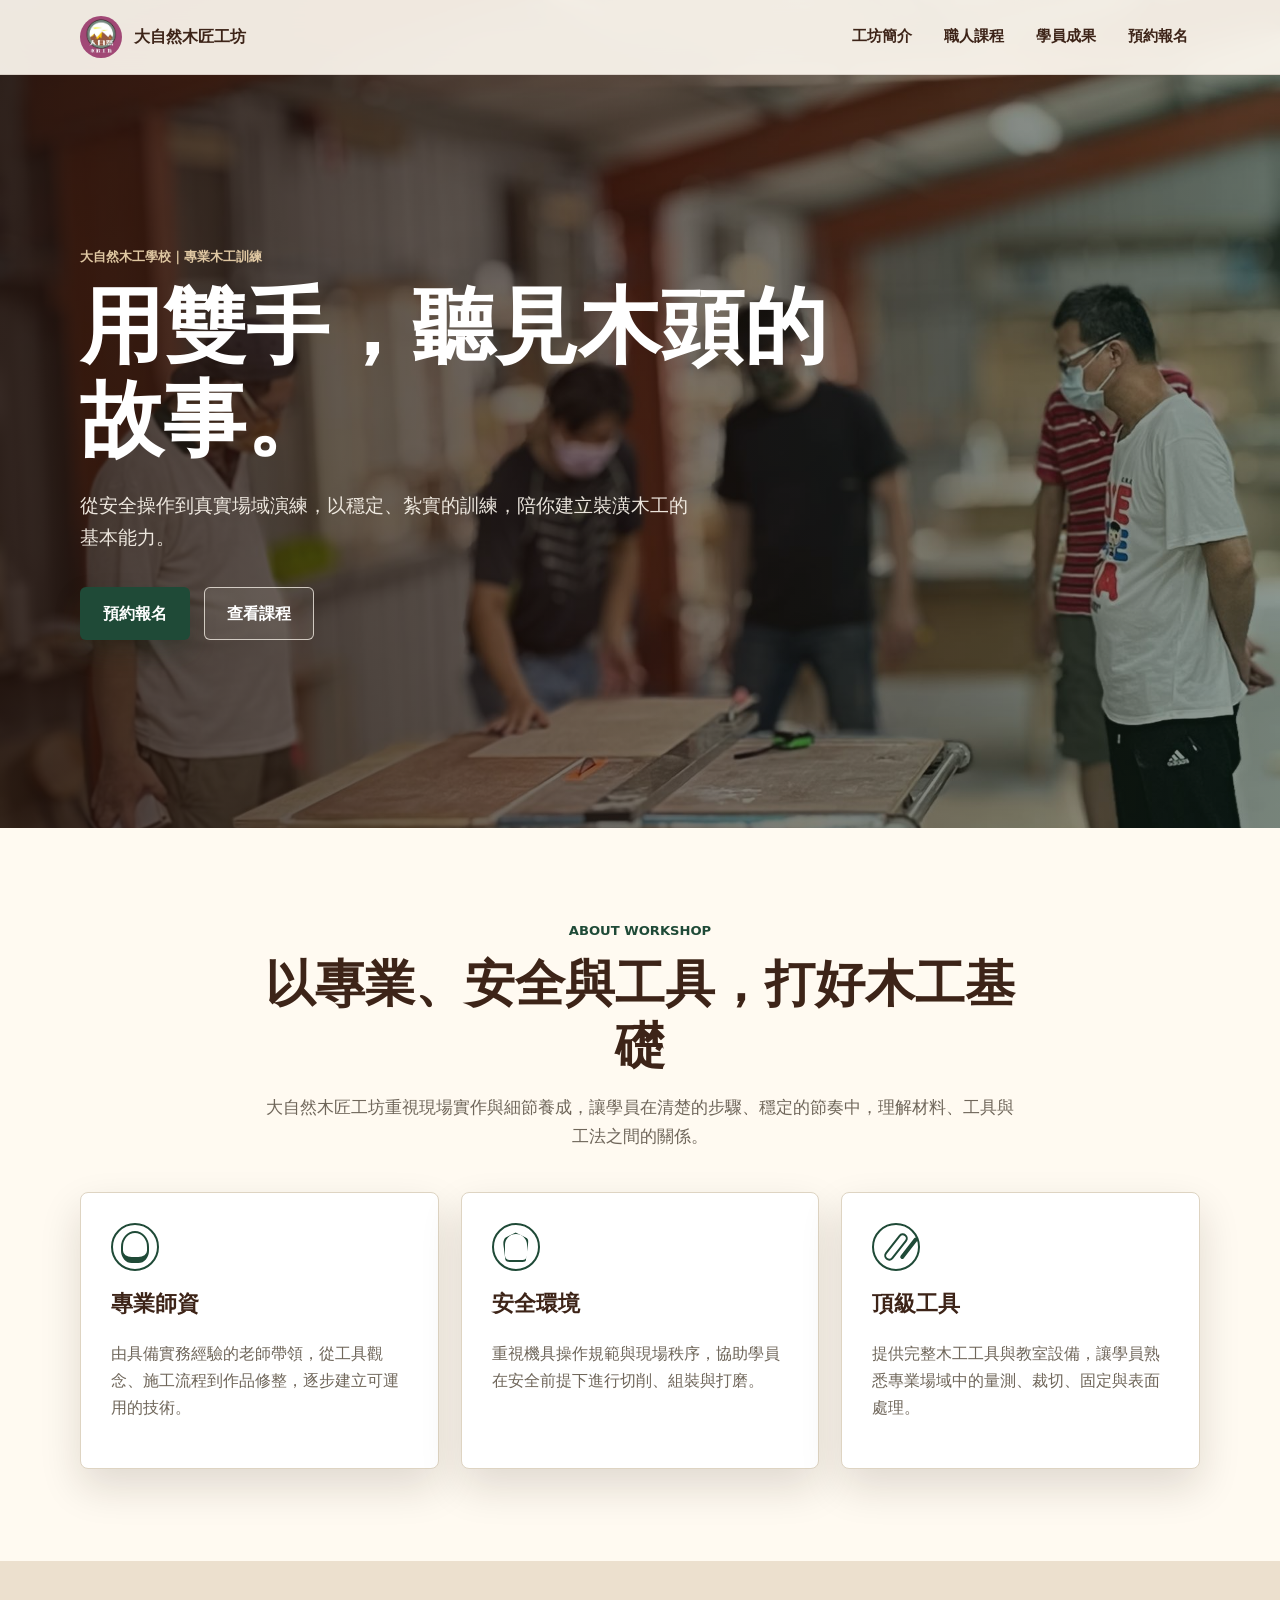
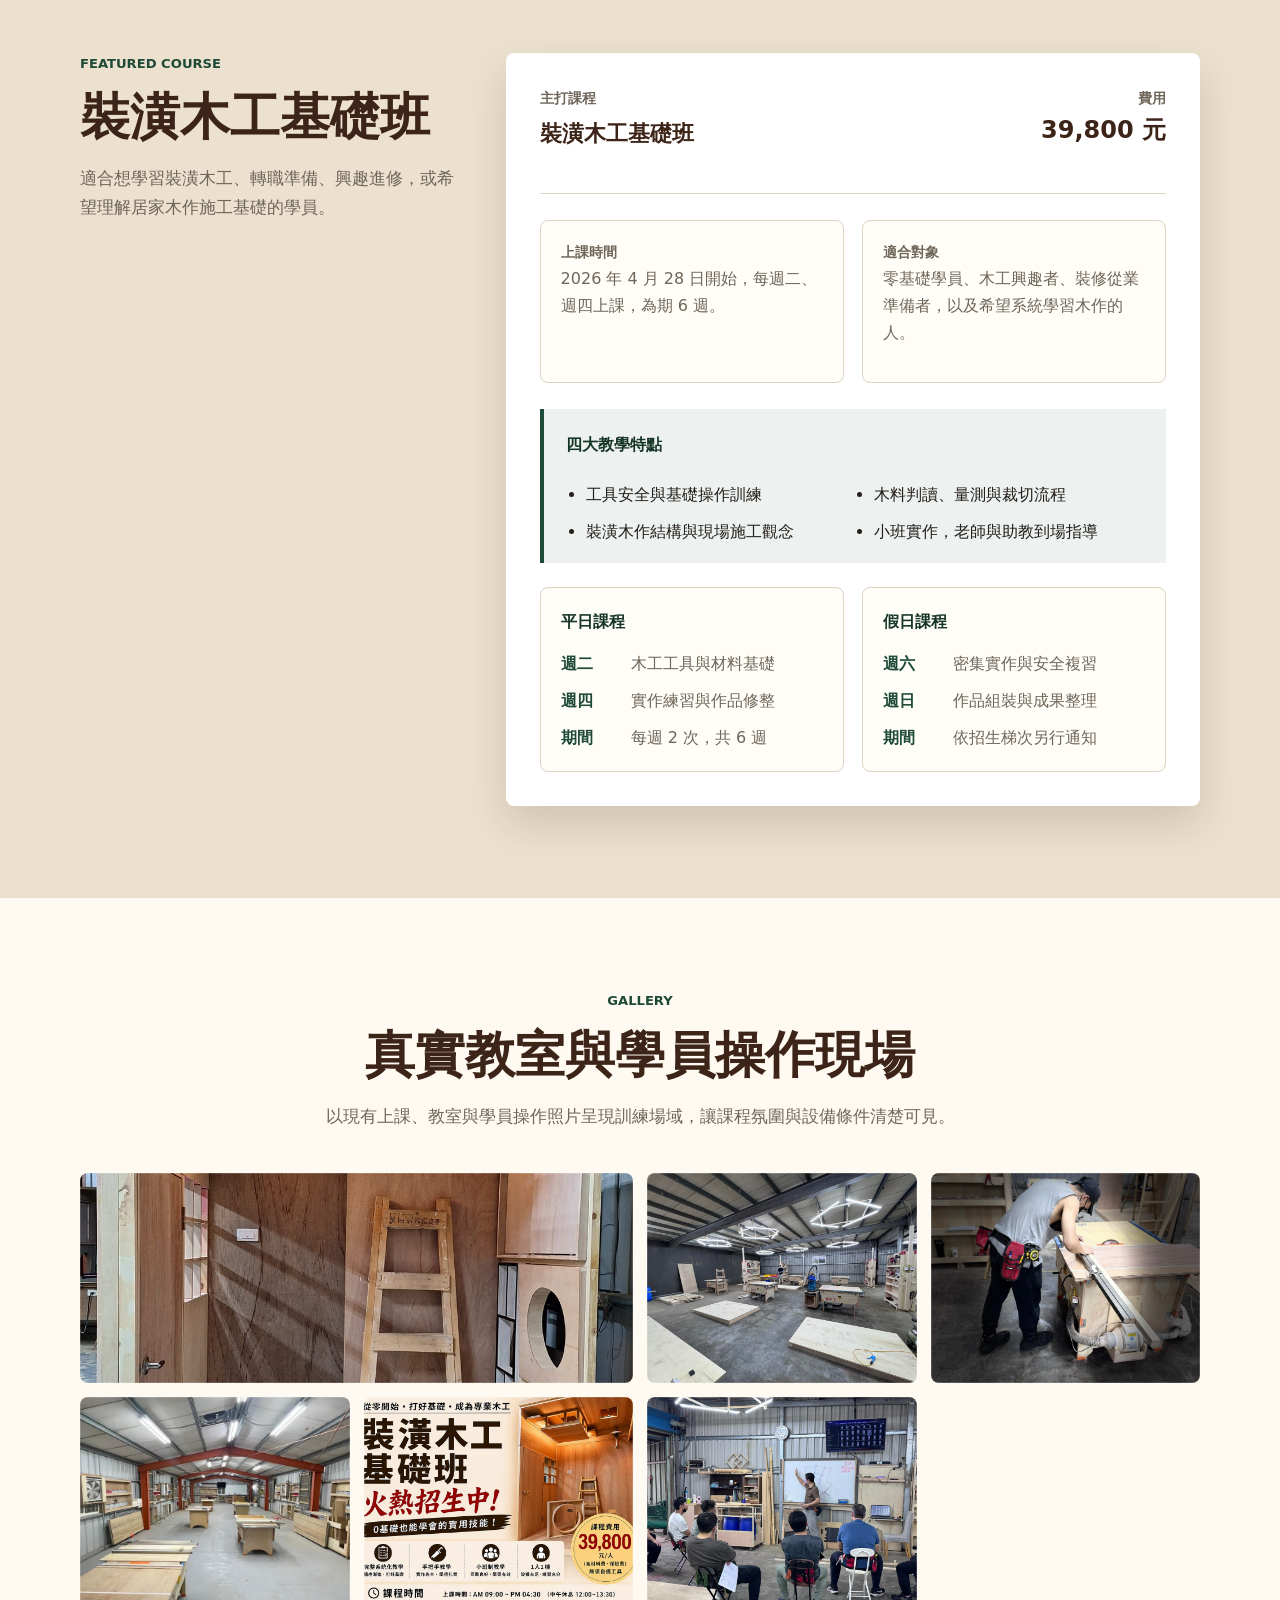
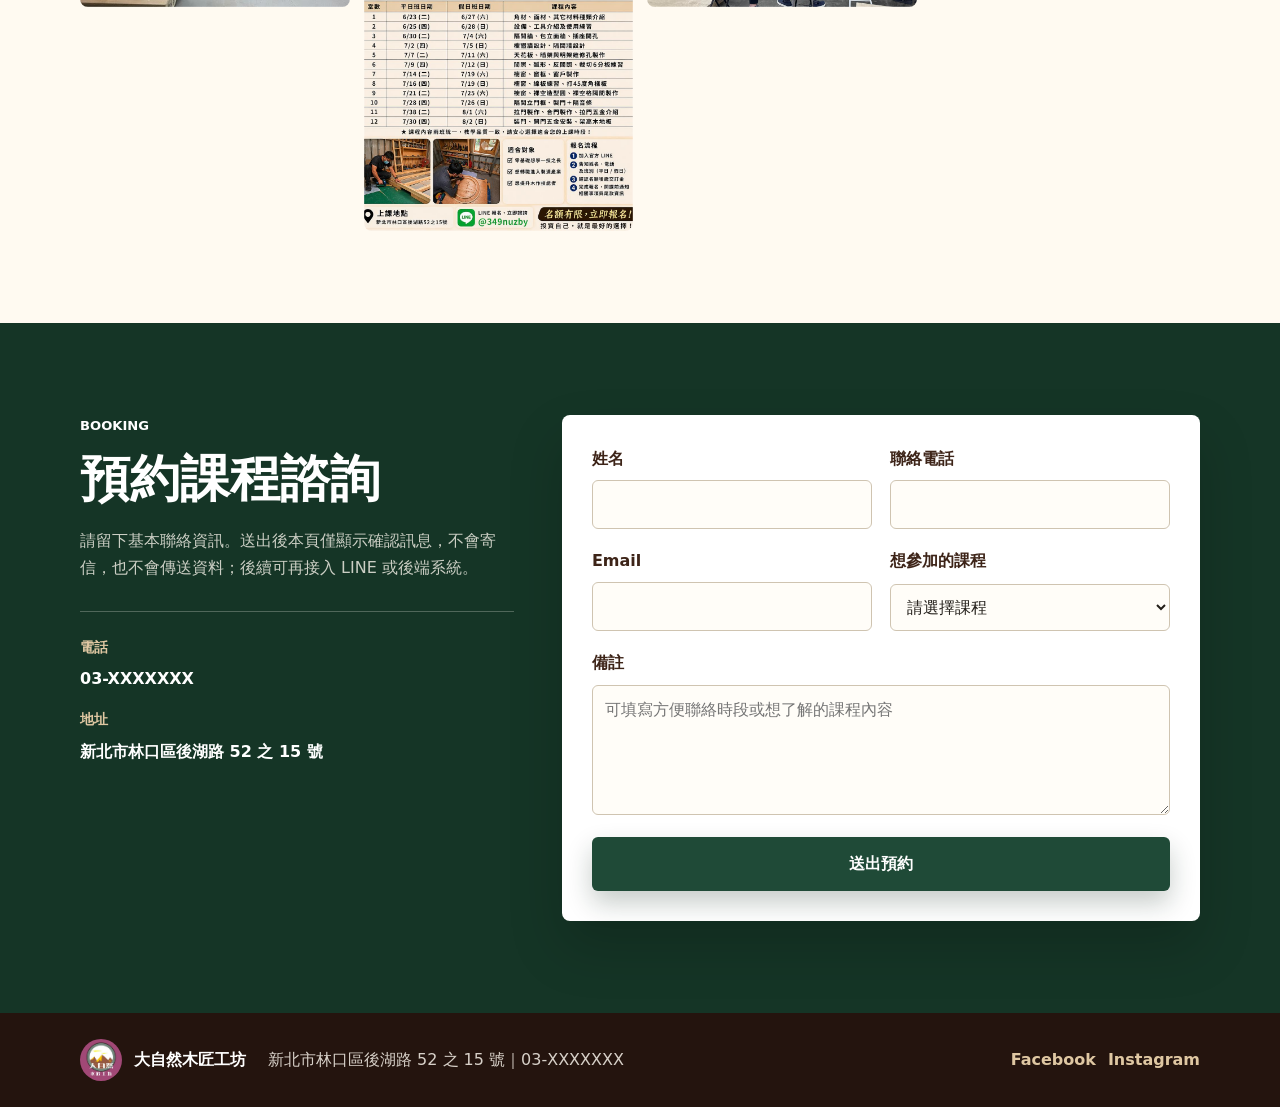
==== index.html @ d089f0a1 "init" ====
<!DOCTYPE html>
<html lang="zh-Hant">
<head>
  <meta charset="UTF-8">
  <meta name="viewport" content="width=device-width, initial-scale=1.0">
  <title>大自然木匠工坊｜裝潢木工基礎班</title>
  <meta name="description" content="大自然木匠工坊裝潢木工基礎班，從工具安全、材料認識到實作訓練，帶你穩健踏入木工技術。">
  <link rel="stylesheet" href="styles.css">
</head>
<body>
  <header class="site-header">
    <nav class="nav-wrap" aria-label="主要導覽">
      <a class="brand" href="#top" aria-label="回到首頁">
        <img src="assets/logo.jpg" alt="大自然木匠工坊 Logo">
        <span>大自然木匠工坊</span>
      </a>
      <div class="nav-links">
        <a href="#about">工坊簡介</a>
        <a href="#courses">職人課程</a>
        <a href="#gallery">學員成果</a>
        <a href="#booking">預約報名</a>
      </div>
    </nav>
  </header>

  <main id="top">
    <section class="hero" aria-label="大自然木匠工坊主視覺">
      <div class="hero-overlay"></div>
      <div class="hero-content">
        <p class="eyebrow">大自然木工學校｜專業木工訓練</p>
        <h1>用雙手，聽見木頭的故事。</h1>
        <p class="hero-copy">從安全操作到真實場域演練，以穩定、紮實的訓練，陪你建立裝潢木工的基本能力。</p>
        <div class="hero-actions">
          <a class="btn primary" href="#booking">預約報名</a>
          <a class="btn secondary" href="#courses">查看課程</a>
        </div>
      </div>
    </section>

    <section id="about" class="section about-section">
      <div class="section-heading">
        <p class="eyebrow">About Workshop</p>
        <h2>以專業、安全與工具，打好木工基礎</h2>
        <p>大自然木匠工坊重視現場實作與細節養成，讓學員在清楚的步驟、穩定的節奏中，理解材料、工具與工法之間的關係。</p>
      </div>
      <div class="feature-grid">
        <article class="feature-card">
          <span class="line-icon icon-teacher" aria-hidden="true"></span>
          <h3>專業師資</h3>
          <p>由具備實務經驗的老師帶領，從工具觀念、施工流程到作品修整，逐步建立可運用的技術。</p>
        </article>
        <article class="feature-card">
          <span class="line-icon icon-safety" aria-hidden="true"></span>
          <h3>安全環境</h3>
          <p>重視機具操作規範與現場秩序，協助學員在安全前提下進行切削、組裝與打磨。</p>
        </article>
        <article class="feature-card">
          <span class="line-icon icon-tools" aria-hidden="true"></span>
          <h3>頂級工具</h3>
          <p>提供完整木工工具與教室設備，讓學員熟悉專業場域中的量測、裁切、固定與表面處理。</p>
        </article>
      </div>
    </section>

    <section id="courses" class="section course-section">
      <div class="course-layout">
        <div class="section-heading align-left">
          <p class="eyebrow">Featured Course</p>
          <h2>裝潢木工基礎班</h2>
          <p>適合想學習裝潢木工、轉職準備、興趣進修，或希望理解居家木作施工基礎的學員。</p>
        </div>

        <article class="course-card">
          <div class="course-top">
            <div>
              <p class="course-label">主打課程</p>
              <h3>裝潢木工基礎班</h3>
            </div>
            <div class="price">
              <span>費用</span>
              <strong>39,800 元</strong>
            </div>
          </div>

          <div class="course-info">
            <div>
              <span>上課時間</span>
              <p>2026 年 4 月 28 日開始，每週二、週四上課，為期 6 週。</p>
            </div>
            <div>
              <span>適合對象</span>
              <p>零基礎學員、木工興趣者、裝修從業準備者，以及希望系統學習木作的人。</p>
            </div>
          </div>

          <div class="teaching-points">
            <h4>四大教學特點</h4>
            <ul>
              <li>工具安全與基礎操作訓練</li>
              <li>木料判讀、量測與裁切流程</li>
              <li>裝潢木作結構與現場施工觀念</li>
              <li>小班實作，老師與助教到場指導</li>
            </ul>
          </div>

          <div class="schedule-wrap" aria-label="平日與假日課程表">
            <div class="schedule-card">
              <h4>平日課程</h4>
              <dl>
                <div><dt>週二</dt><dd>木工工具與材料基礎</dd></div>
                <div><dt>週四</dt><dd>實作練習與作品修整</dd></div>
                <div><dt>期間</dt><dd>每週 2 次，共 6 週</dd></div>
              </dl>
            </div>
            <div class="schedule-card">
              <h4>假日課程</h4>
              <dl>
                <div><dt>週六</dt><dd>密集實作與安全複習</dd></div>
                <div><dt>週日</dt><dd>作品組裝與成果整理</dd></div>
                <div><dt>期間</dt><dd>依招生梯次另行通知</dd></div>
              </dl>
            </div>
          </div>
        </article>
      </div>
    </section>

    <section id="gallery" class="section gallery-section">
      <div class="section-heading">
        <p class="eyebrow">Gallery</p>
        <h2>真實教室與學員操作現場</h2>
        <p>以現有上課、教室與學員操作照片呈現訓練場域，讓課程氛圍與設備條件清楚可見。</p>
      </div>
      <div class="gallery-grid">
        <figure class="wide"><img src="assets/classroom-1.jpg" alt="大自然木匠工坊教室空間"></figure>
        <figure><img src="assets/workshop-1.jpg" alt="木工訓練現場操作照片"></figure>
        <figure><img src="assets/student-1.jpg" alt="學員進行木作實作"></figure>
        <figure><img src="assets/classroom-2.jpg" alt="工坊工具與教室設備"></figure>
        <figure class="tall"><img src="assets/student-2.jpg" alt="學員使用工具進行木工練習"></figure>
        <figure><img src="assets/workshop-2.jpg" alt="木作課程現場教學"></figure>
      </div>
    </section>

    <section id="booking" class="section booking-section">
      <div class="booking-layout">
        <div class="booking-copy">
          <p class="eyebrow">Booking</p>
          <h2>預約課程諮詢</h2>
          <p>請留下基本聯絡資訊。送出後本頁僅顯示確認訊息，不會寄信，也不會傳送資料；後續可再接入 LINE 或後端系統。</p>
          <div class="contact-note">
            <span>電話</span>
            <strong>03-XXXXXXX</strong>
            <span>地址</span>
            <strong>新北市林口區後湖路 52 之 15 號</strong>
          </div>
        </div>

        <form class="booking-form" id="bookingForm" novalidate>
          <div class="form-field">
            <label for="name">姓名</label>
            <input id="name" name="name" type="text" autocomplete="name" required>
          </div>
          <div class="form-field">
            <label for="phone">聯絡電話</label>
            <input id="phone" name="phone" type="tel" autocomplete="tel" required>
          </div>
          <div class="form-field">
            <label for="email">Email</label>
            <input id="email" name="email" type="email" autocomplete="email" required>
          </div>
          <div class="form-field">
            <label for="course">想參加的課程</label>
            <select id="course" name="course" required>
              <option value="">請選擇課程</option>
              <option value="裝潢木工基礎班">裝潢木工基礎班</option>
              <option value="假日體驗課">假日體驗課</option>
              <option value="課程諮詢">課程諮詢</option>
            </select>
          </div>
          <div class="form-field full">
            <label for="message">備註</label>
            <textarea id="message" name="message" rows="4" placeholder="可填寫方便聯絡時段或想了解的課程內容"></textarea>
          </div>
          <button class="btn primary submit-btn" type="submit">送出預約</button>
          <p class="form-status" id="formStatus" role="status" aria-live="polite"></p>
        </form>
      </div>
    </section>
  </main>

  <footer class="site-footer">
    <div>
      <img src="assets/logo.jpg" alt="大自然木匠工坊 Logo">
      <strong>大自然木匠工坊</strong>
    </div>
    <address>新北市林口區後湖路 52 之 15 號｜03-XXXXXXX</address>
    <nav aria-label="社群連結">
      <a href="#" aria-label="Facebook 連結佔位">Facebook</a>
      <a href="#" aria-label="Instagram 連結佔位">Instagram</a>
    </nav>
  </footer>

  <script src="app.js"></script>
</body>
</html>
---- styles.css ----
:root {
  --walnut: #3d2418;
  --walnut-deep: #24140e;
  --oak: #f2eadb;
  --oak-strong: #dfc7a2;
  --forest: #1f4a37;
  --forest-dark: #153526;
  --ink: #231f1a;
  --muted: #6f665a;
  --line: #ded4c2;
  --white: #fffaf1;
  --plain-white: #ffffff;
  --shadow: 0 18px 42px rgba(36, 20, 14, 0.14);
}

* {
  box-sizing: border-box;
}

html {
  scroll-behavior: smooth;
  scroll-padding-top: 88px;
}

body {
  margin: 0;
  color: var(--ink);
  background: var(--white);
  font-family: "Microsoft JhengHei", "PingFang TC", "Noto Sans TC", system-ui, sans-serif;
  line-height: 1.7;
}

img {
  display: block;
  max-width: 100%;
}

a {
  color: inherit;
  text-decoration: none;
}

.site-header {
  position: fixed;
  inset: 0 0 auto;
  z-index: 20;
  background: rgba(255, 250, 241, 0.92);
  border-bottom: 1px solid rgba(61, 36, 24, 0.12);
  backdrop-filter: blur(14px);
}

.nav-wrap {
  display: flex;
  align-items: center;
  justify-content: space-between;
  width: min(1120px, calc(100% - 40px));
  min-height: 74px;
  margin: 0 auto;
  gap: 24px;
}

.brand {
  display: inline-flex;
  align-items: center;
  gap: 12px;
  color: var(--walnut);
  font-size: 1rem;
  font-weight: 700;
  white-space: nowrap;
}

.brand img,
.site-footer img {
  width: 42px;
  height: 42px;
  border-radius: 50%;
  object-fit: cover;
}

.nav-links {
  display: flex;
  align-items: center;
  gap: 8px;
  font-size: 0.95rem;
  font-weight: 700;
}

.nav-links a {
  padding: 10px 12px;
  border-radius: 6px;
  color: var(--walnut);
}

.nav-links a:hover,
.nav-links a:focus-visible {
  background: rgba(31, 74, 55, 0.1);
  outline: none;
}

.hero {
  position: relative;
  min-height: 92vh;
  display: grid;
  align-items: center;
  padding: 136px 24px 78px;
  color: var(--plain-white);
  background: url("assets/hero.jpg") center 42% / cover no-repeat;
}

.hero-overlay {
  position: absolute;
  inset: 0;
  background:
    linear-gradient(90deg, rgba(36, 20, 14, 0.82), rgba(36, 20, 14, 0.52) 48%, rgba(21, 53, 38, 0.38)),
    rgba(0, 0, 0, 0.14);
}

.hero-content {
  position: relative;
  z-index: 1;
  width: min(1120px, 100%);
  margin: 0 auto;
}

.eyebrow {
  margin: 0 0 12px;
  color: var(--forest);
  font-size: 0.82rem;
  font-weight: 800;
  letter-spacing: 0;
  text-transform: uppercase;
}

.hero .eyebrow {
  color: var(--oak-strong);
}

h1,
h2,
h3,
h4,
p {
  margin-top: 0;
}

h1 {
  max-width: 760px;
  margin-bottom: 22px;
  font-size: clamp(2.55rem, 7vw, 5.2rem);
  line-height: 1.12;
  letter-spacing: 0;
}

h2 {
  margin-bottom: 16px;
  color: var(--walnut);
  font-size: clamp(2rem, 4vw, 3.1rem);
  line-height: 1.24;
  letter-spacing: 0;
}

h3 {
  color: var(--walnut);
  font-size: 1.35rem;
  line-height: 1.35;
}

h4 {
  color: var(--forest-dark);
  font-size: 1.02rem;
}

.hero-copy {
  max-width: 620px;
  margin-bottom: 34px;
  color: rgba(255, 250, 241, 0.9);
  font-size: 1.18rem;
}

.hero-actions {
  display: flex;
  flex-wrap: wrap;
  gap: 14px;
}

.btn {
  display: inline-flex;
  align-items: center;
  justify-content: center;
  min-height: 48px;
  padding: 12px 22px;
  border: 1px solid transparent;
  border-radius: 6px;
  font: inherit;
  font-weight: 800;
  cursor: pointer;
  transition: transform 0.2s ease, box-shadow 0.2s ease, background 0.2s ease;
}

.btn:hover,
.btn:focus-visible {
  transform: translateY(-1px);
  outline: none;
}

.btn.primary {
  color: var(--plain-white);
  background: var(--forest);
  box-shadow: 0 12px 26px rgba(15, 40, 28, 0.24);
}

.btn.primary:hover,
.btn.primary:focus-visible {
  background: var(--forest-dark);
}

.btn.secondary {
  color: var(--plain-white);
  border-color: rgba(255, 250, 241, 0.72);
  background: rgba(255, 250, 241, 0.08);
}

.section {
  padding: 92px 24px;
}

.section-heading {
  width: min(760px, 100%);
  margin: 0 auto 42px;
  text-align: center;
}

.section-heading p:not(.eyebrow) {
  color: var(--muted);
  font-size: 1.05rem;
}

.align-left {
  margin: 0;
  text-align: left;
}

.feature-grid,
.course-layout,
.gallery-grid,
.booking-layout {
  width: min(1120px, 100%);
  margin: 0 auto;
}

.feature-grid {
  display: grid;
  grid-template-columns: repeat(3, minmax(0, 1fr));
  gap: 22px;
}

.feature-card {
  padding: 30px;
  border: 1px solid var(--line);
  border-radius: 8px;
  background: var(--plain-white);
  box-shadow: var(--shadow);
}

.line-icon {
  display: grid;
  place-items: center;
  width: 48px;
  height: 48px;
  margin-bottom: 18px;
  border: 2px solid var(--forest);
  border-radius: 50%;
  color: var(--forest);
}

.line-icon::before {
  content: "";
  display: block;
  width: 24px;
  height: 24px;
  border: 2px solid currentColor;
}

.icon-teacher::before {
  border-radius: 50% 50% 38% 38%;
  border-bottom-width: 6px;
}

.icon-safety::before {
  width: 22px;
  height: 26px;
  border-radius: 14px 14px 7px 7px;
  clip-path: polygon(50% 0, 100% 22%, 88% 100%, 12% 100%, 0 22%);
}

.icon-tools::before {
  width: 6px;
  height: 28px;
  border-radius: 8px;
  transform: rotate(38deg);
  box-shadow: 11px -7px 0 -3px currentColor;
}

.feature-card p,
.course-card p,
.booking-copy p {
  color: var(--muted);
}

.course-section {
  background: #ece0ce;
}

.course-layout {
  display: grid;
  grid-template-columns: minmax(260px, 0.82fr) minmax(0, 1.5fr);
  align-items: start;
  gap: 46px;
}

.course-card {
  padding: 34px;
  border-radius: 8px;
  background: var(--plain-white);
  box-shadow: var(--shadow);
}

.course-top {
  display: flex;
  justify-content: space-between;
  gap: 24px;
  padding-bottom: 24px;
  border-bottom: 1px solid var(--line);
}

.course-label {
  margin-bottom: 8px;
  color: var(--forest);
  font-size: 0.88rem;
  font-weight: 800;
}

.price {
  min-width: 150px;
  text-align: right;
}

.price span,
.course-info span,
.contact-note span {
  display: block;
  color: var(--muted);
  font-size: 0.86rem;
  font-weight: 700;
}

.price strong {
  color: var(--walnut);
  font-size: 1.5rem;
}

.course-info {
  display: grid;
  grid-template-columns: repeat(2, minmax(0, 1fr));
  gap: 18px;
  margin: 26px 0;
}

.course-info div,
.schedule-card {
  padding: 20px;
  border: 1px solid var(--line);
  border-radius: 8px;
  background: #fffdf8;
}

.teaching-points {
  margin: 0 0 24px;
  padding: 22px 22px 18px;
  border-left: 4px solid var(--forest);
  background: rgba(31, 74, 55, 0.08);
}

.teaching-points ul {
  display: grid;
  grid-template-columns: repeat(2, minmax(0, 1fr));
  gap: 10px 18px;
  margin: 0;
  padding-left: 20px;
  color: var(--ink);
}

.schedule-wrap {
  display: grid;
  grid-template-columns: repeat(2, minmax(0, 1fr));
  gap: 18px;
}

.schedule-card h4 {
  margin-bottom: 14px;
}

.schedule-card dl {
  display: grid;
  gap: 10px;
  margin: 0;
}

.schedule-card div {
  display: grid;
  grid-template-columns: 58px 1fr;
  gap: 12px;
}

.schedule-card dt {
  color: var(--forest);
  font-weight: 800;
}

.schedule-card dd {
  margin: 0;
  color: var(--muted);
}

.gallery-grid {
  display: grid;
  grid-template-columns: repeat(4, minmax(0, 1fr));
  grid-auto-rows: 210px;
  gap: 14px;
}

.gallery-grid figure {
  position: relative;
  margin: 0;
  overflow: hidden;
  border-radius: 8px;
  background: var(--line);
}

.gallery-grid figure::after {
  content: "";
  position: absolute;
  inset: 0;
  box-shadow: inset 0 0 0 1px rgba(255, 255, 255, 0.16);
}

.gallery-grid img {
  width: 100%;
  height: 100%;
  object-fit: cover;
}

.gallery-grid .wide {
  grid-column: span 2;
}

.gallery-grid .tall {
  grid-row: span 2;
}

.booking-section {
  background: var(--forest-dark);
  color: var(--plain-white);
}

.booking-layout {
  display: grid;
  grid-template-columns: minmax(260px, 0.85fr) minmax(0, 1.25fr);
  gap: 48px;
  align-items: start;
}

.booking-copy h2,
.booking-copy .eyebrow {
  color: var(--plain-white);
}

.booking-copy p {
  color: rgba(255, 250, 241, 0.78);
}

.contact-note {
  display: grid;
  gap: 6px;
  margin-top: 30px;
  padding-top: 24px;
  border-top: 1px solid rgba(255, 250, 241, 0.25);
}

.contact-note span {
  color: var(--oak-strong);
}

.contact-note strong {
  margin-bottom: 10px;
  color: var(--plain-white);
}

.booking-form {
  display: grid;
  grid-template-columns: repeat(2, minmax(0, 1fr));
  gap: 18px;
  padding: 30px;
  border-radius: 8px;
  background: var(--plain-white);
  color: var(--ink);
  box-shadow: 0 26px 54px rgba(0, 0, 0, 0.18);
}

.form-field {
  display: grid;
  gap: 8px;
}

.form-field.full,
.submit-btn,
.form-status {
  grid-column: 1 / -1;
}

label {
  color: var(--walnut);
  font-weight: 800;
}

input,
select,
textarea {
  width: 100%;
  min-height: 46px;
  border: 1px solid #cfc4b1;
  border-radius: 6px;
  padding: 10px 12px;
  color: var(--ink);
  background: #fffdf8;
  font: inherit;
}

textarea {
  min-height: 112px;
  resize: vertical;
}

input:focus,
select:focus,
textarea:focus {
  border-color: var(--forest);
  outline: 3px solid rgba(31, 74, 55, 0.16);
}

.submit-btn {
  width: 100%;
  margin-top: 4px;
}

.form-status {
  display: none;
  margin: 0;
  padding: 14px 16px;
  border-radius: 6px;
  color: var(--forest-dark);
  background: rgba(31, 74, 55, 0.12);
  font-weight: 700;
}

.form-status.is-visible {
  display: block;
}

.site-footer {
  display: grid;
  grid-template-columns: auto 1fr auto;
  align-items: center;
  gap: 22px;
  padding: 26px max(24px, calc((100% - 1120px) / 2));
  color: rgba(255, 250, 241, 0.82);
  background: var(--walnut-deep);
}

.site-footer div,
.site-footer nav {
  display: flex;
  align-items: center;
  gap: 12px;
}

.site-footer strong {
  color: var(--plain-white);
}

.site-footer address {
  font-style: normal;
}

.site-footer a {
  color: var(--oak-strong);
  font-weight: 700;
}

@media (max-width: 860px) {
  .nav-wrap {
    align-items: flex-start;
    flex-direction: column;
    gap: 10px;
    padding: 10px 0;
  }

  .nav-links {
    width: 100%;
    justify-content: space-between;
    gap: 4px;
    overflow-x: auto;
    white-space: nowrap;
  }

  .nav-links a {
    padding: 8px 10px;
  }

  .hero {
    min-height: 86vh;
    padding-top: 150px;
  }

  .feature-grid,
  .course-layout,
  .booking-layout {
    grid-template-columns: 1fr;
  }

  .course-layout,
  .booking-layout {
    gap: 28px;
  }

  .gallery-grid {
    grid-template-columns: repeat(2, minmax(0, 1fr));
    grid-auto-rows: 180px;
  }

  .site-footer {
    grid-template-columns: 1fr;
  }
}

@media (max-width: 640px) {
  .nav-wrap {
    width: min(100% - 28px, 1120px);
  }

  .brand span {
    font-size: 0.95rem;
  }

  .nav-links {
    font-size: 0.88rem;
  }

  .section {
    padding: 68px 18px;
  }

  .hero {
    min-height: 88vh;
    padding: 142px 18px 62px;
    background-position: center center;
  }

  .hero-actions,
  .btn {
    width: 100%;
  }

  .course-card,
  .booking-form,
  .feature-card {
    padding: 22px;
  }

  .course-top,
  .course-info,
  .teaching-points ul,
  .schedule-wrap,
  .booking-form {
    grid-template-columns: 1fr;
  }

  .course-top {
    display: grid;
  }

  .price {
    text-align: left;
  }

  .schedule-card div {
    grid-template-columns: 48px 1fr;
  }

  .gallery-grid {
    grid-template-columns: 1fr;
    grid-auto-rows: 230px;
  }

  .gallery-grid .wide,
  .gallery-grid .tall {
    grid-column: auto;
    grid-row: auto;
  }
}
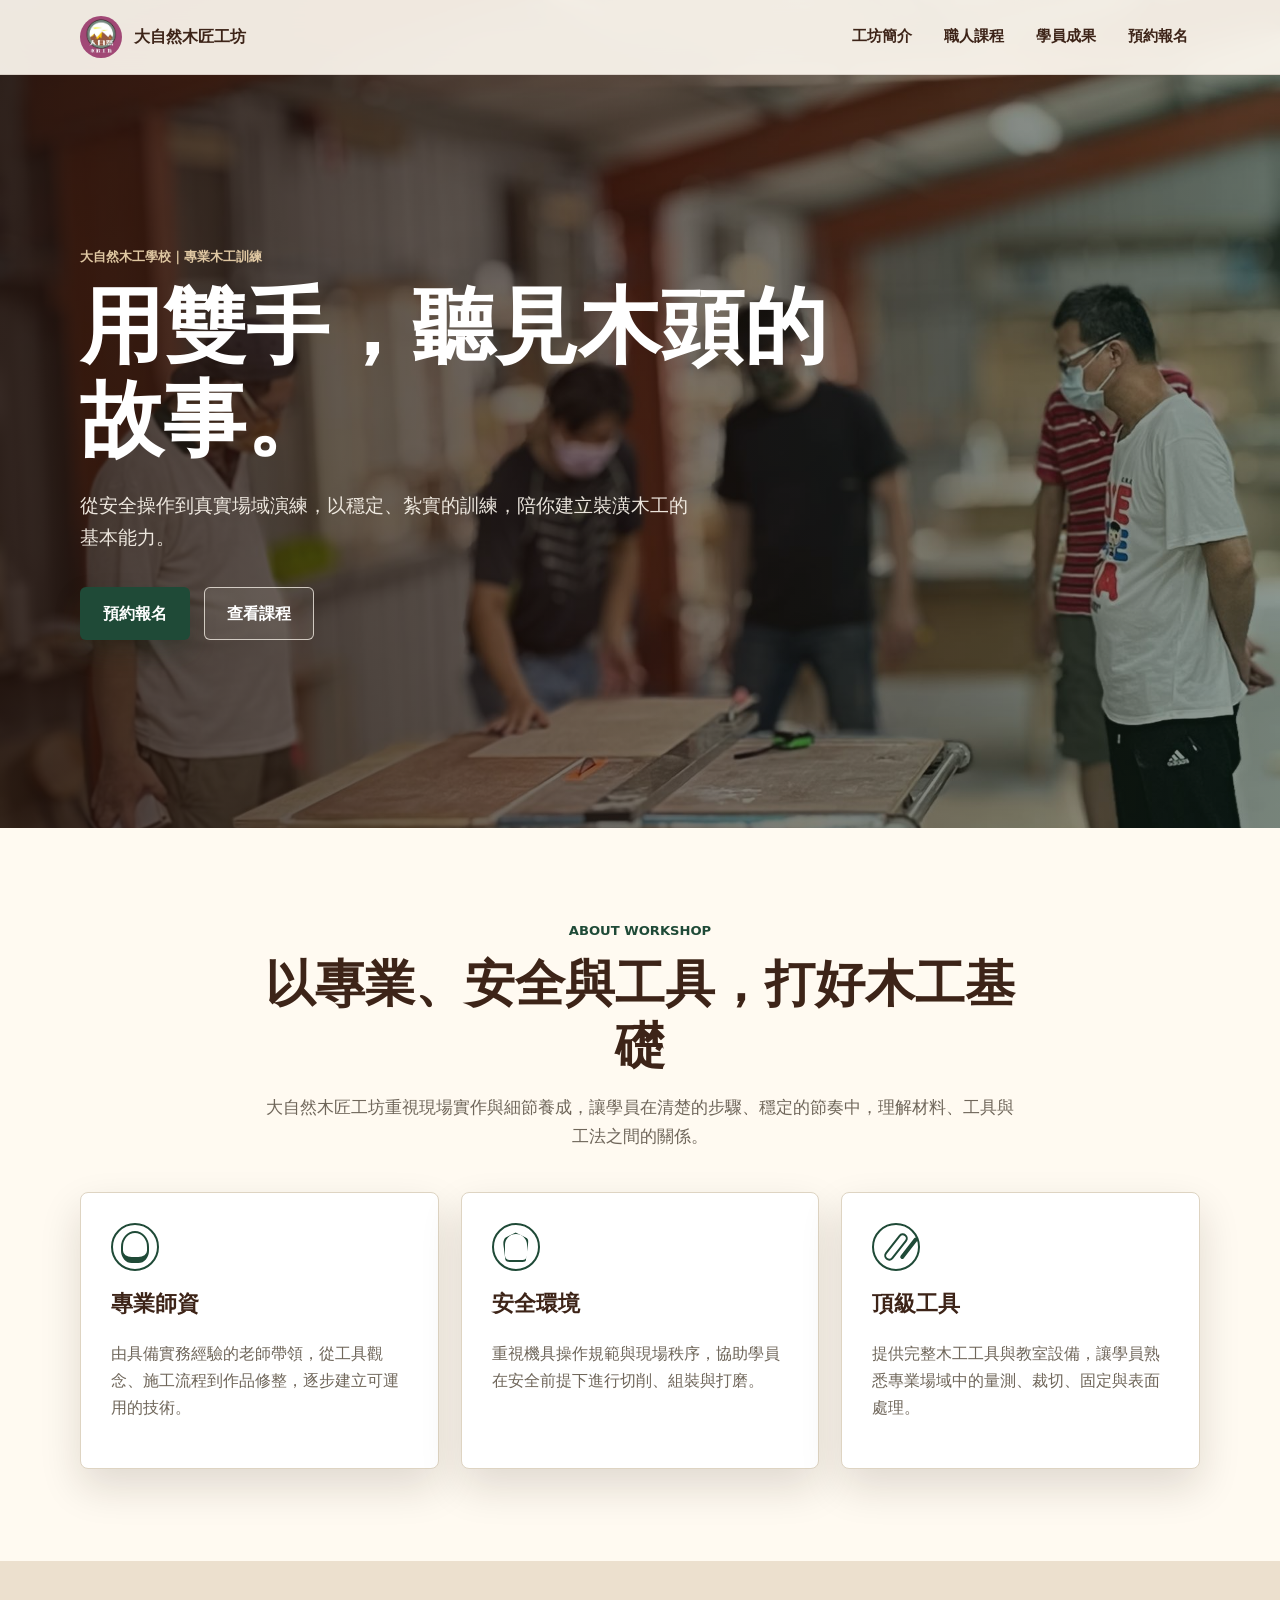
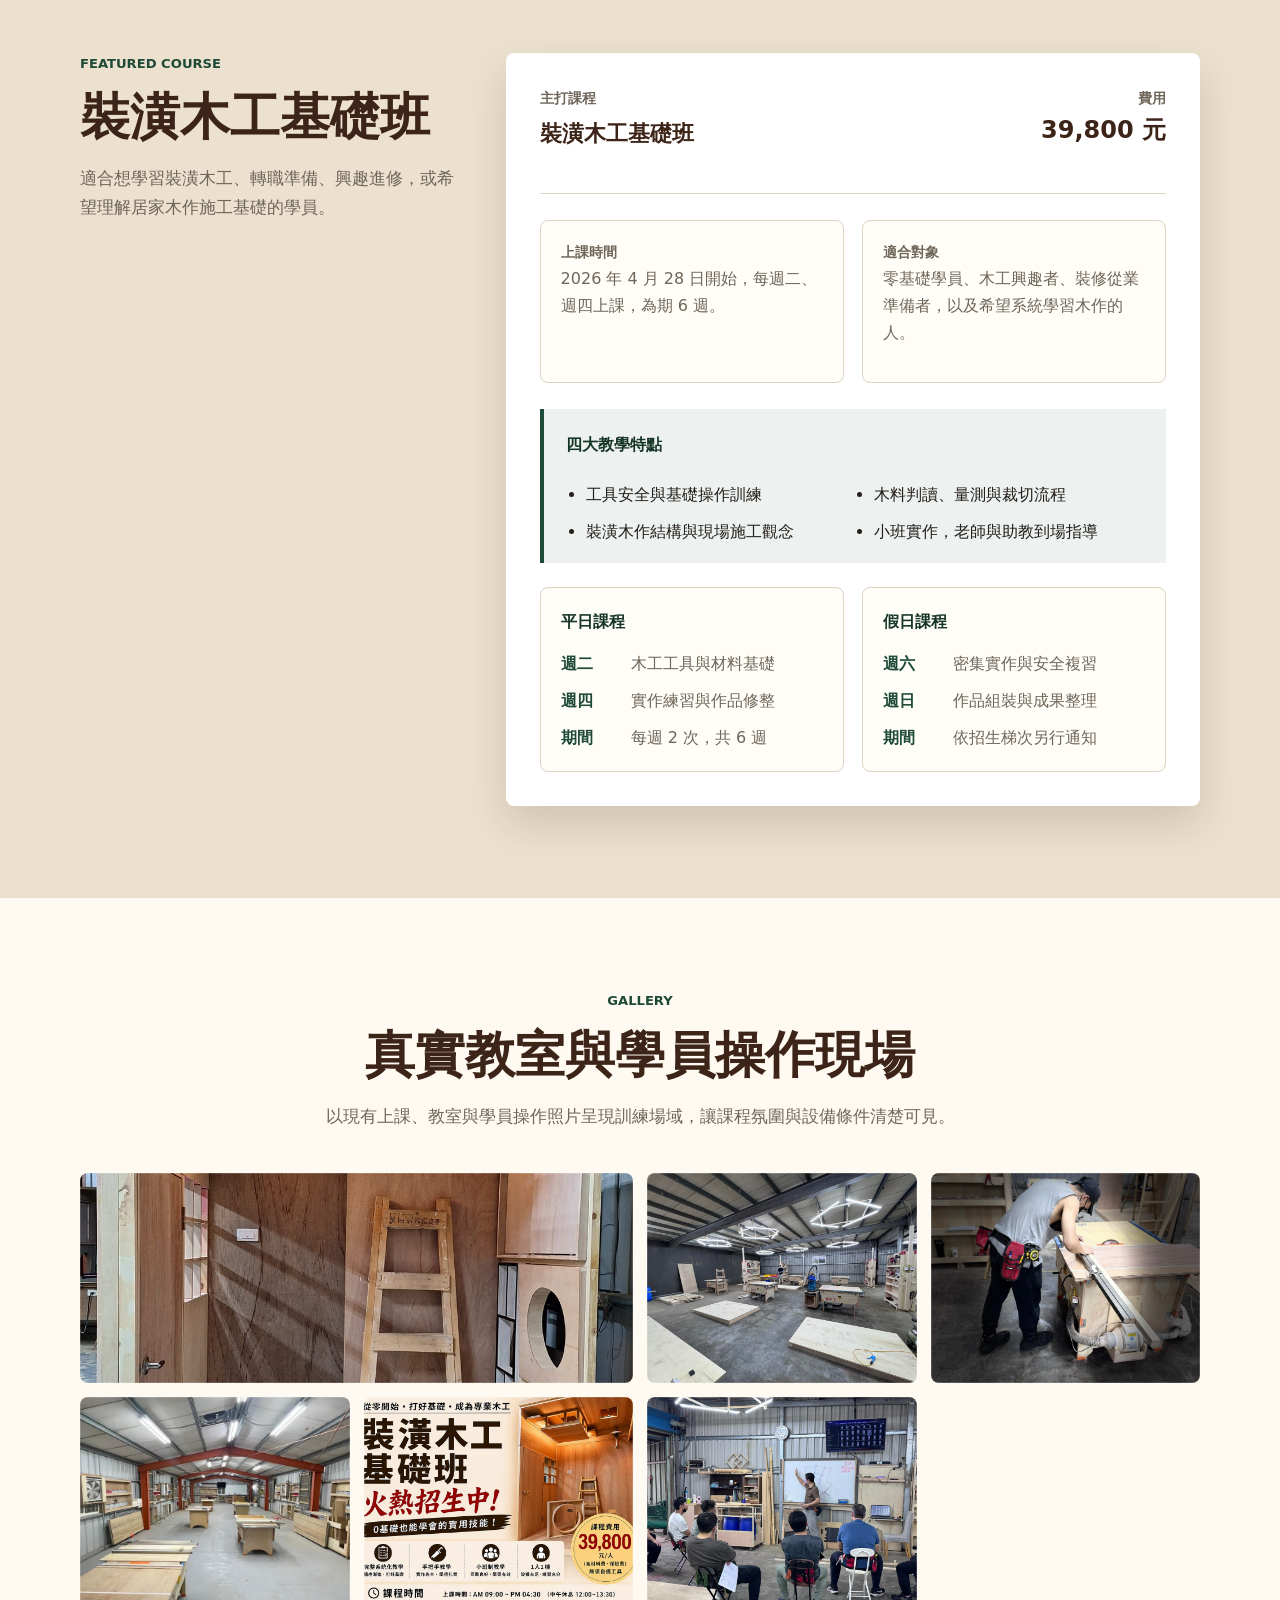
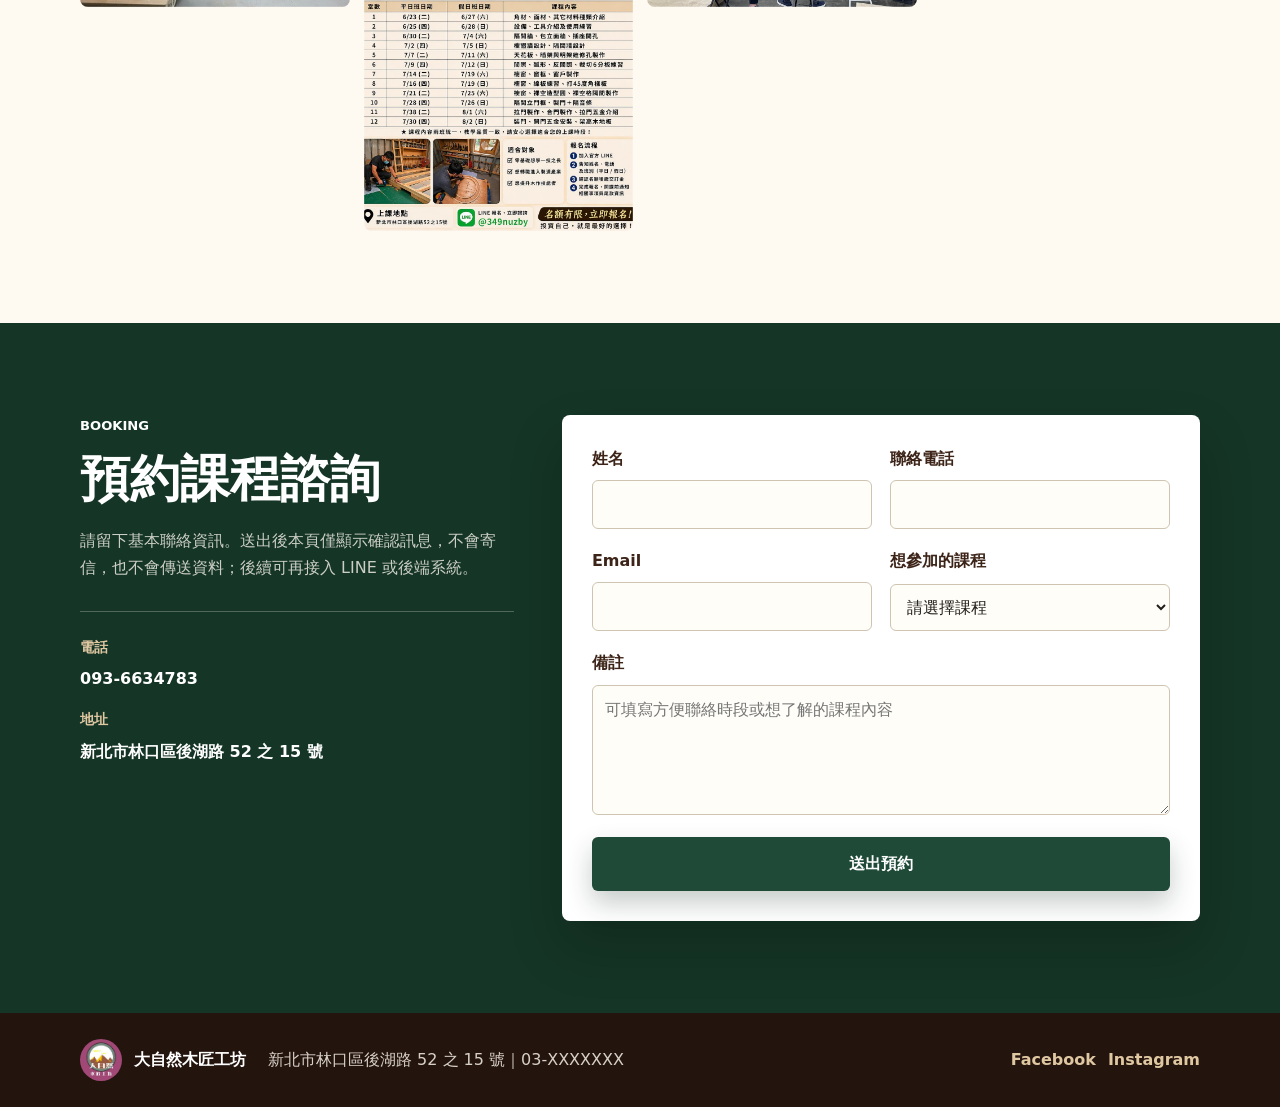
==== commit 37345001: "update" ====
--- a/index.html
+++ b/index.html
@@ -149,7 +149,7 @@
           <p>請留下基本聯絡資訊。送出後本頁僅顯示確認訊息，不會寄信，也不會傳送資料；後續可再接入 LINE 或後端系統。</p>
           <div class="contact-note">
             <span>電話</span>
-            <strong>03-XXXXXXX</strong>
+            <strong>093-6634783</strong>
             <span>地址</span>
             <strong>新北市林口區後湖路 52 之 15 號</strong>
           </div>
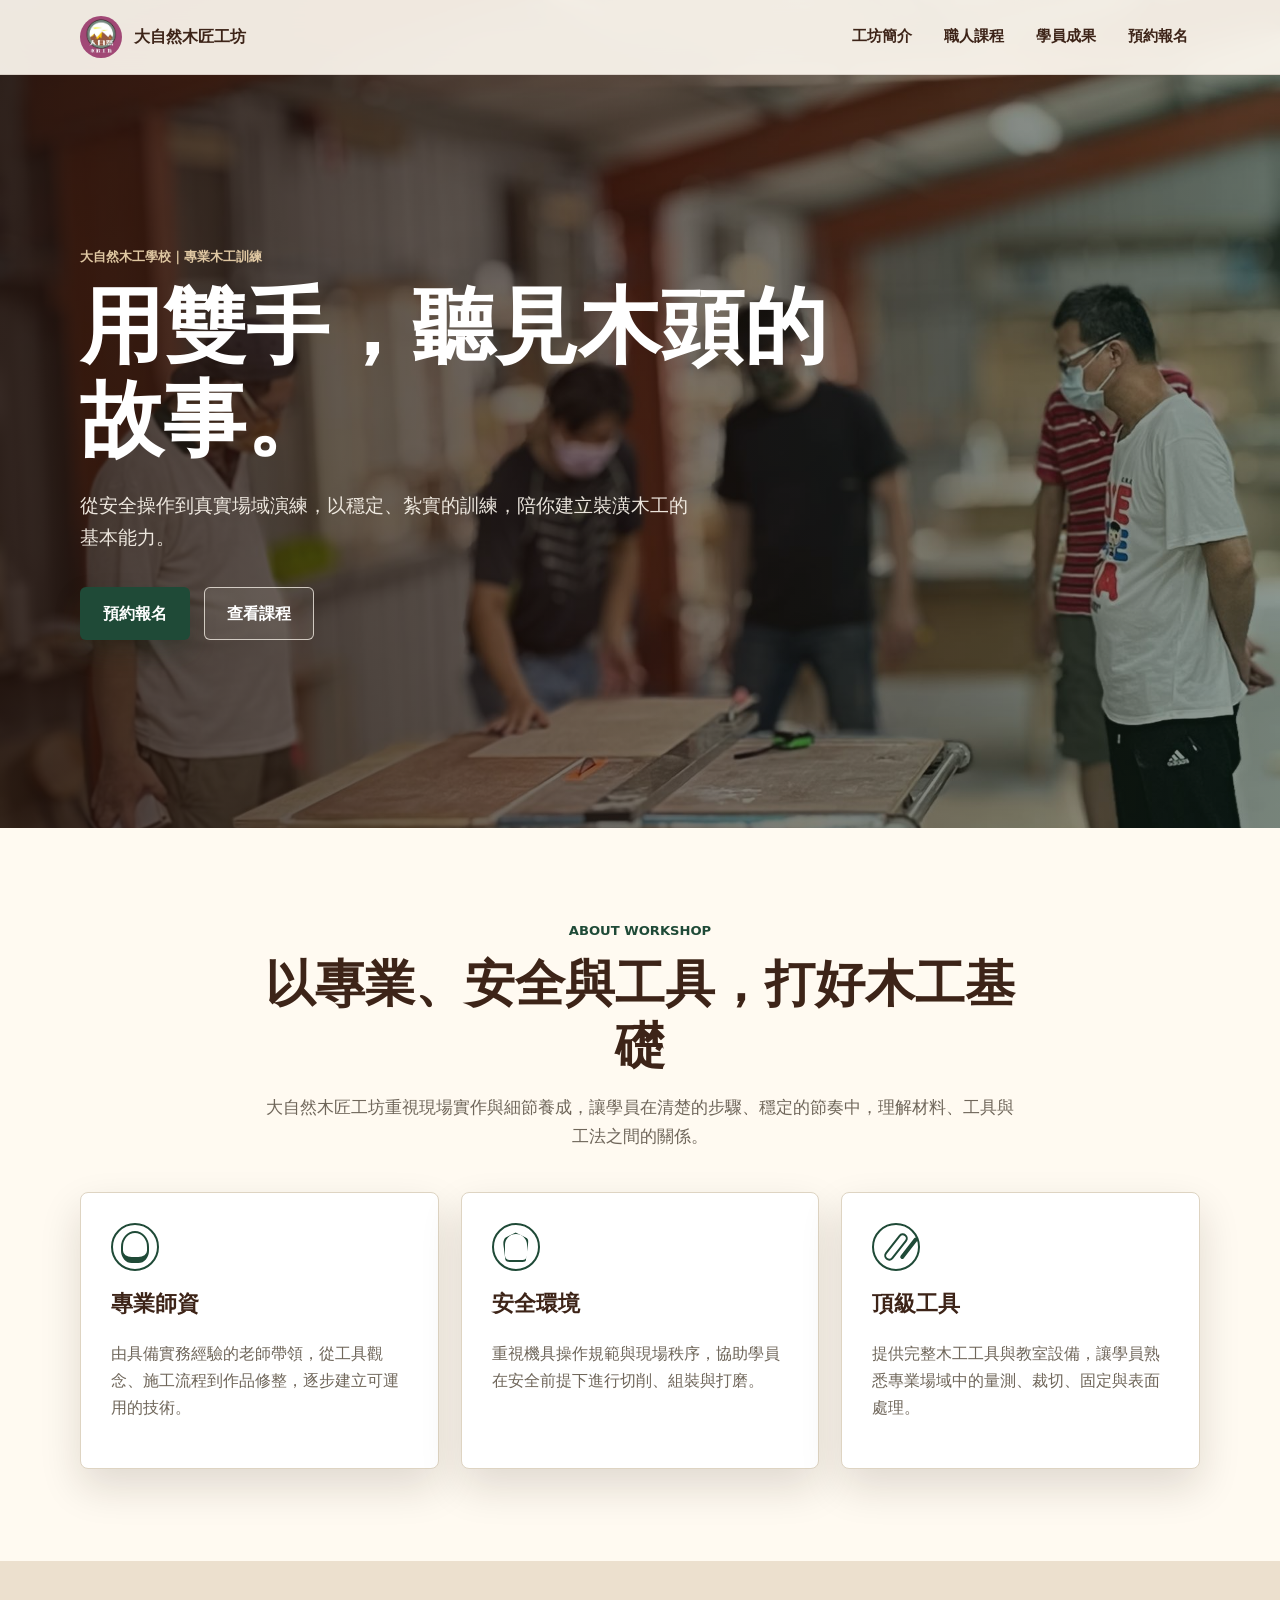
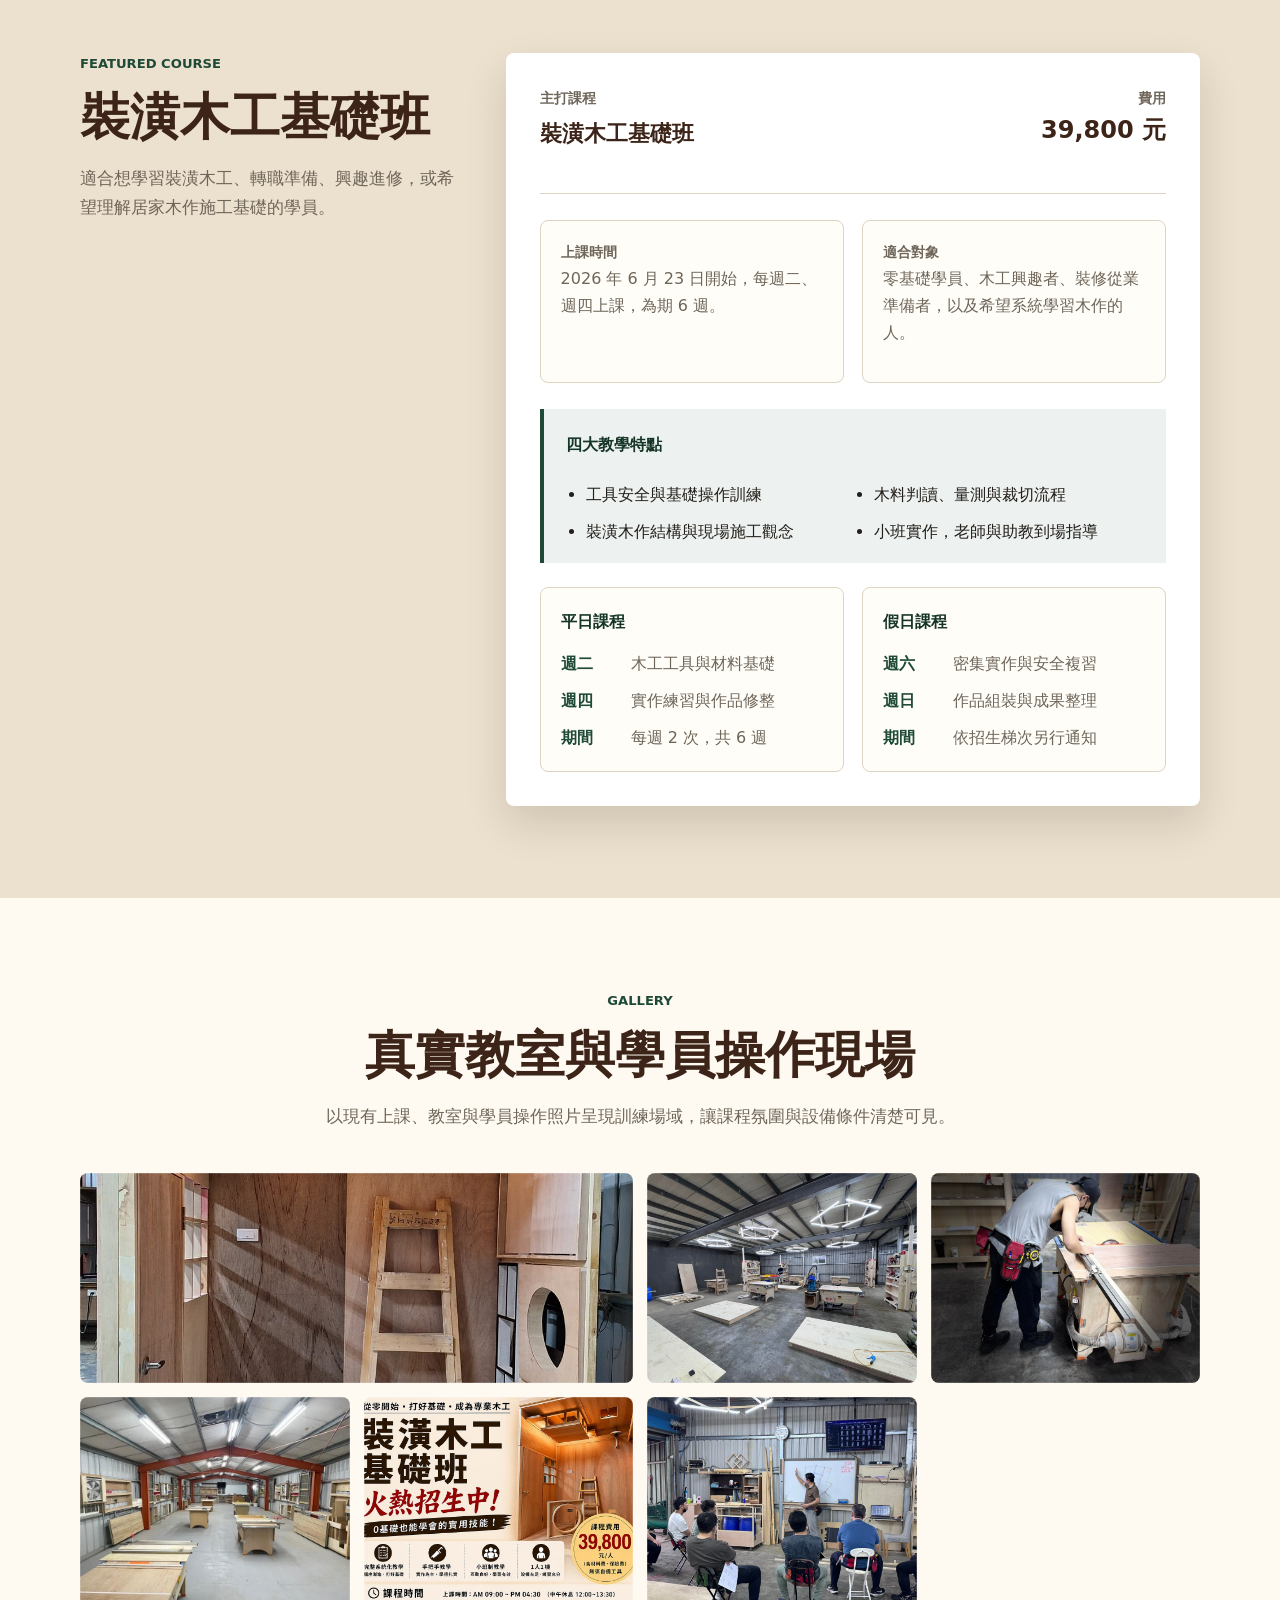
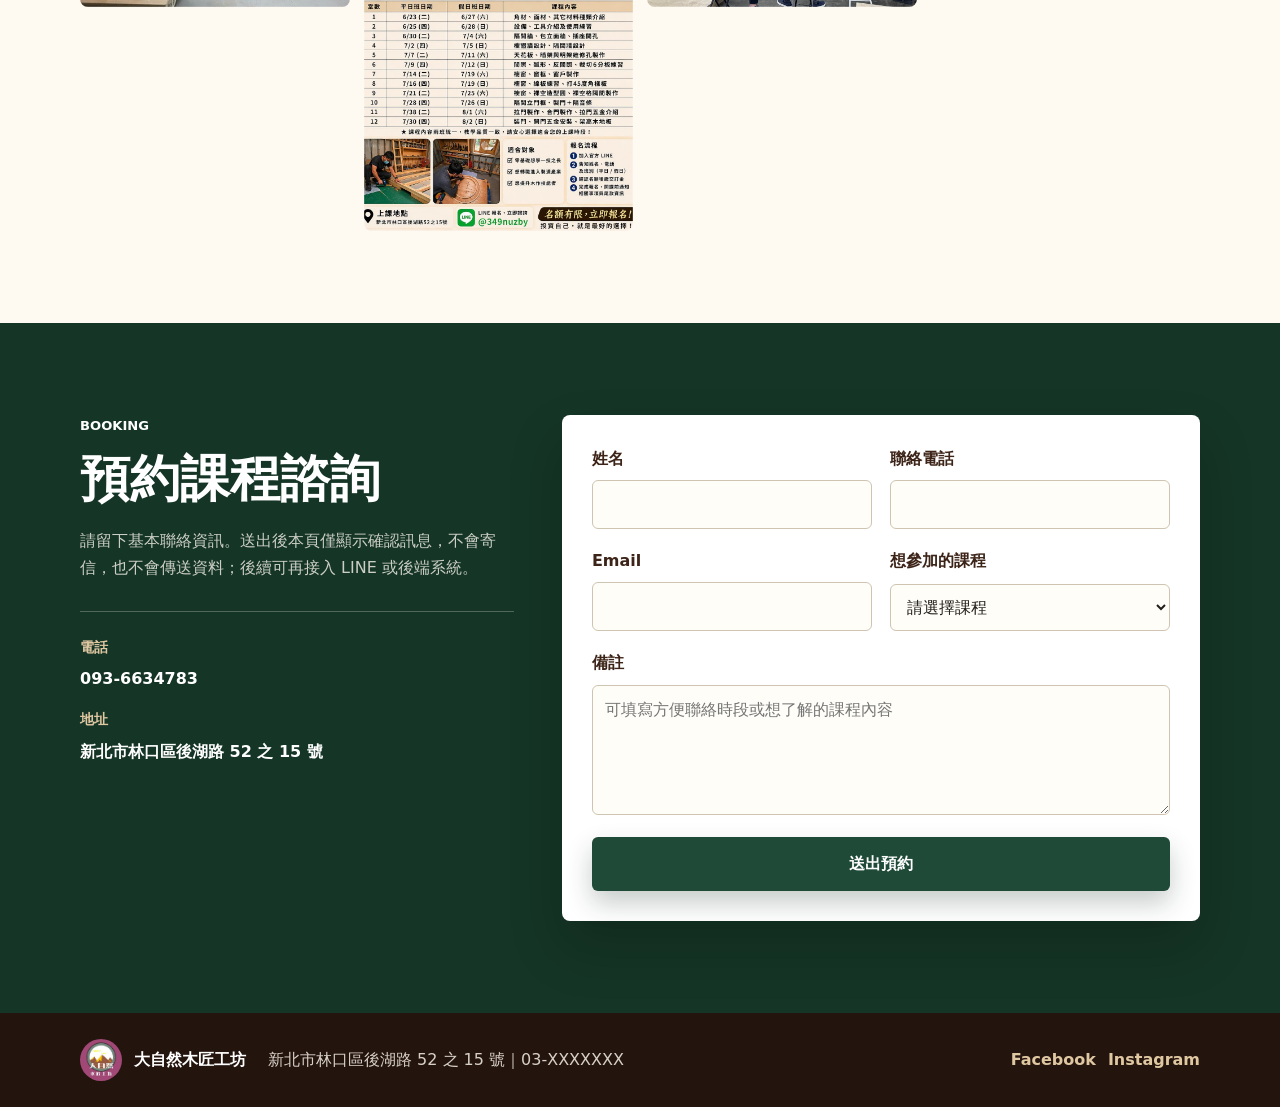
==== commit bba8a9a3: "描述您的更改" ====
--- a/index.html
+++ b/index.html
@@ -85,7 +85,7 @@
           <div class="course-info">
             <div>
               <span>上課時間</span>
-              <p>2026 年 4 月 28 日開始，每週二、週四上課，為期 6 週。</p>
+              <p>2026 年 6 月 23 日開始，每週二、週四上課，為期 6 週。</p>
             </div>
             <div>
               <span>適合對象</span>
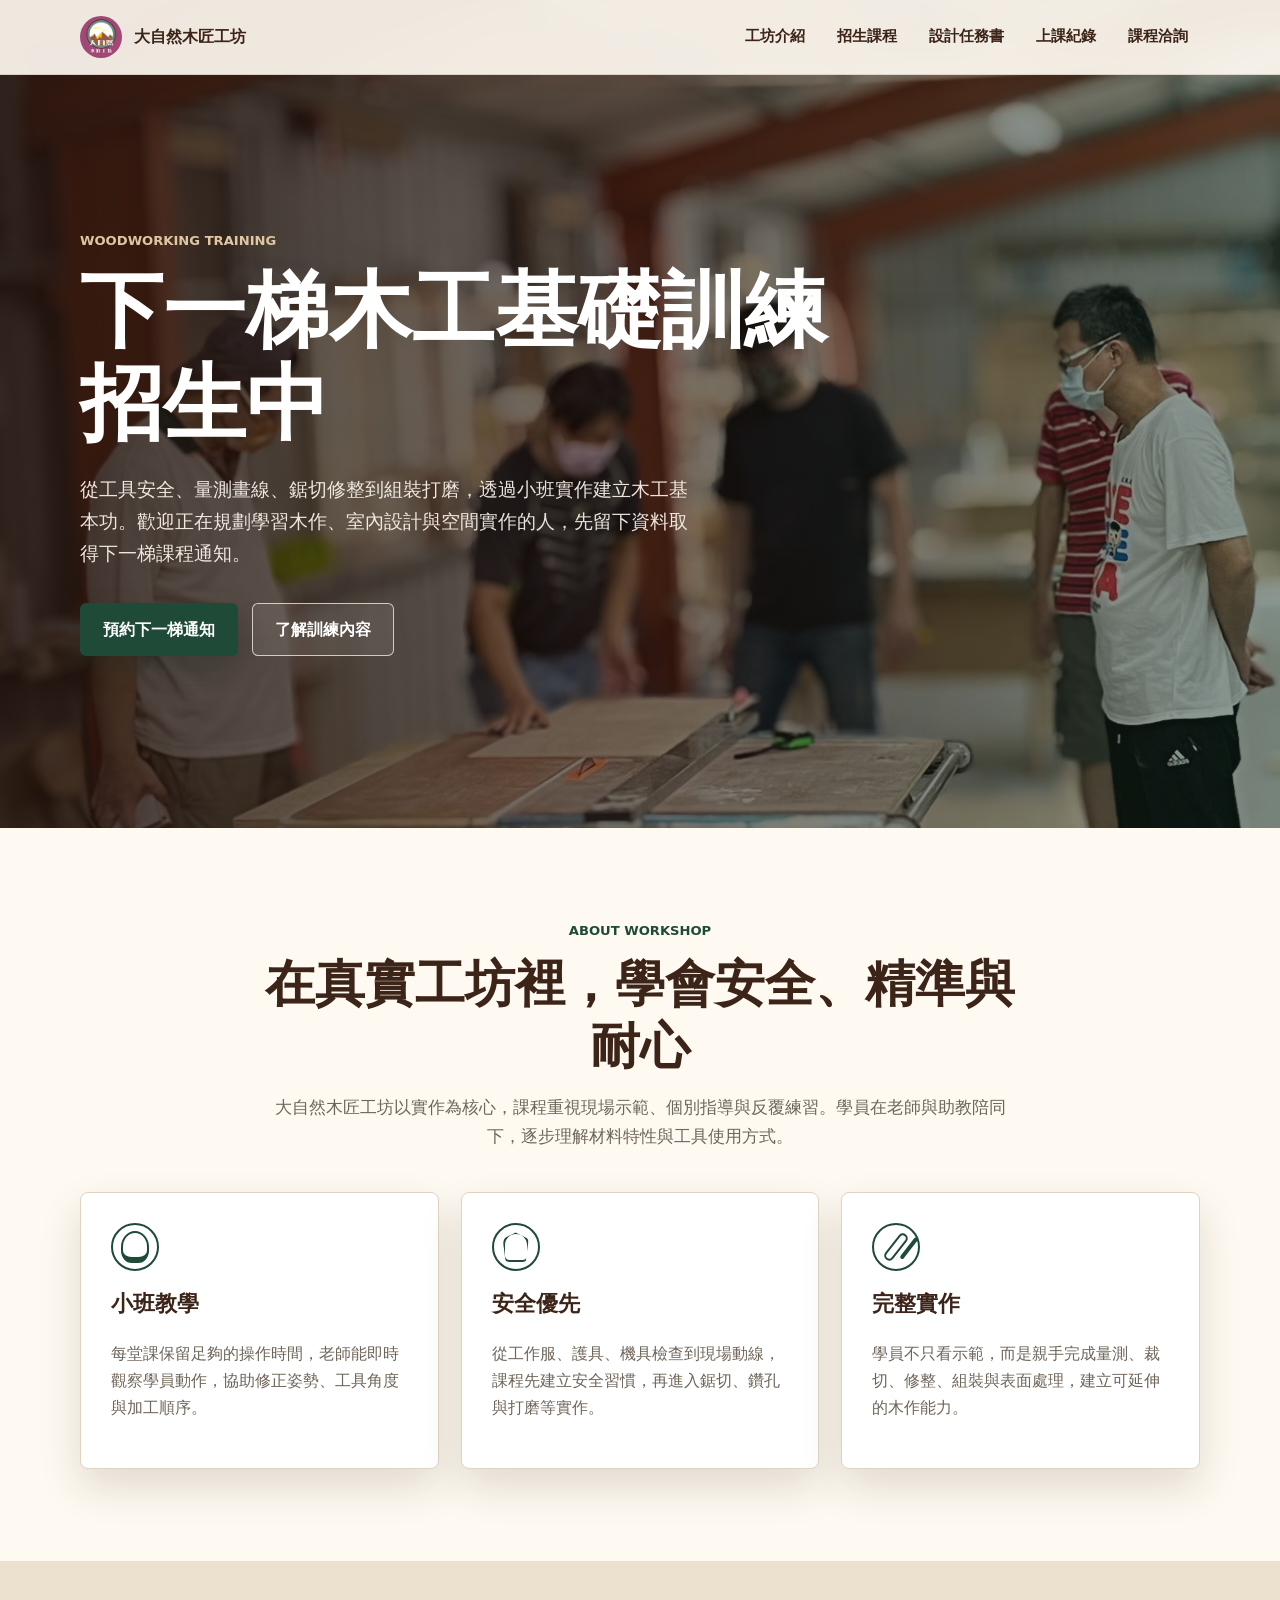
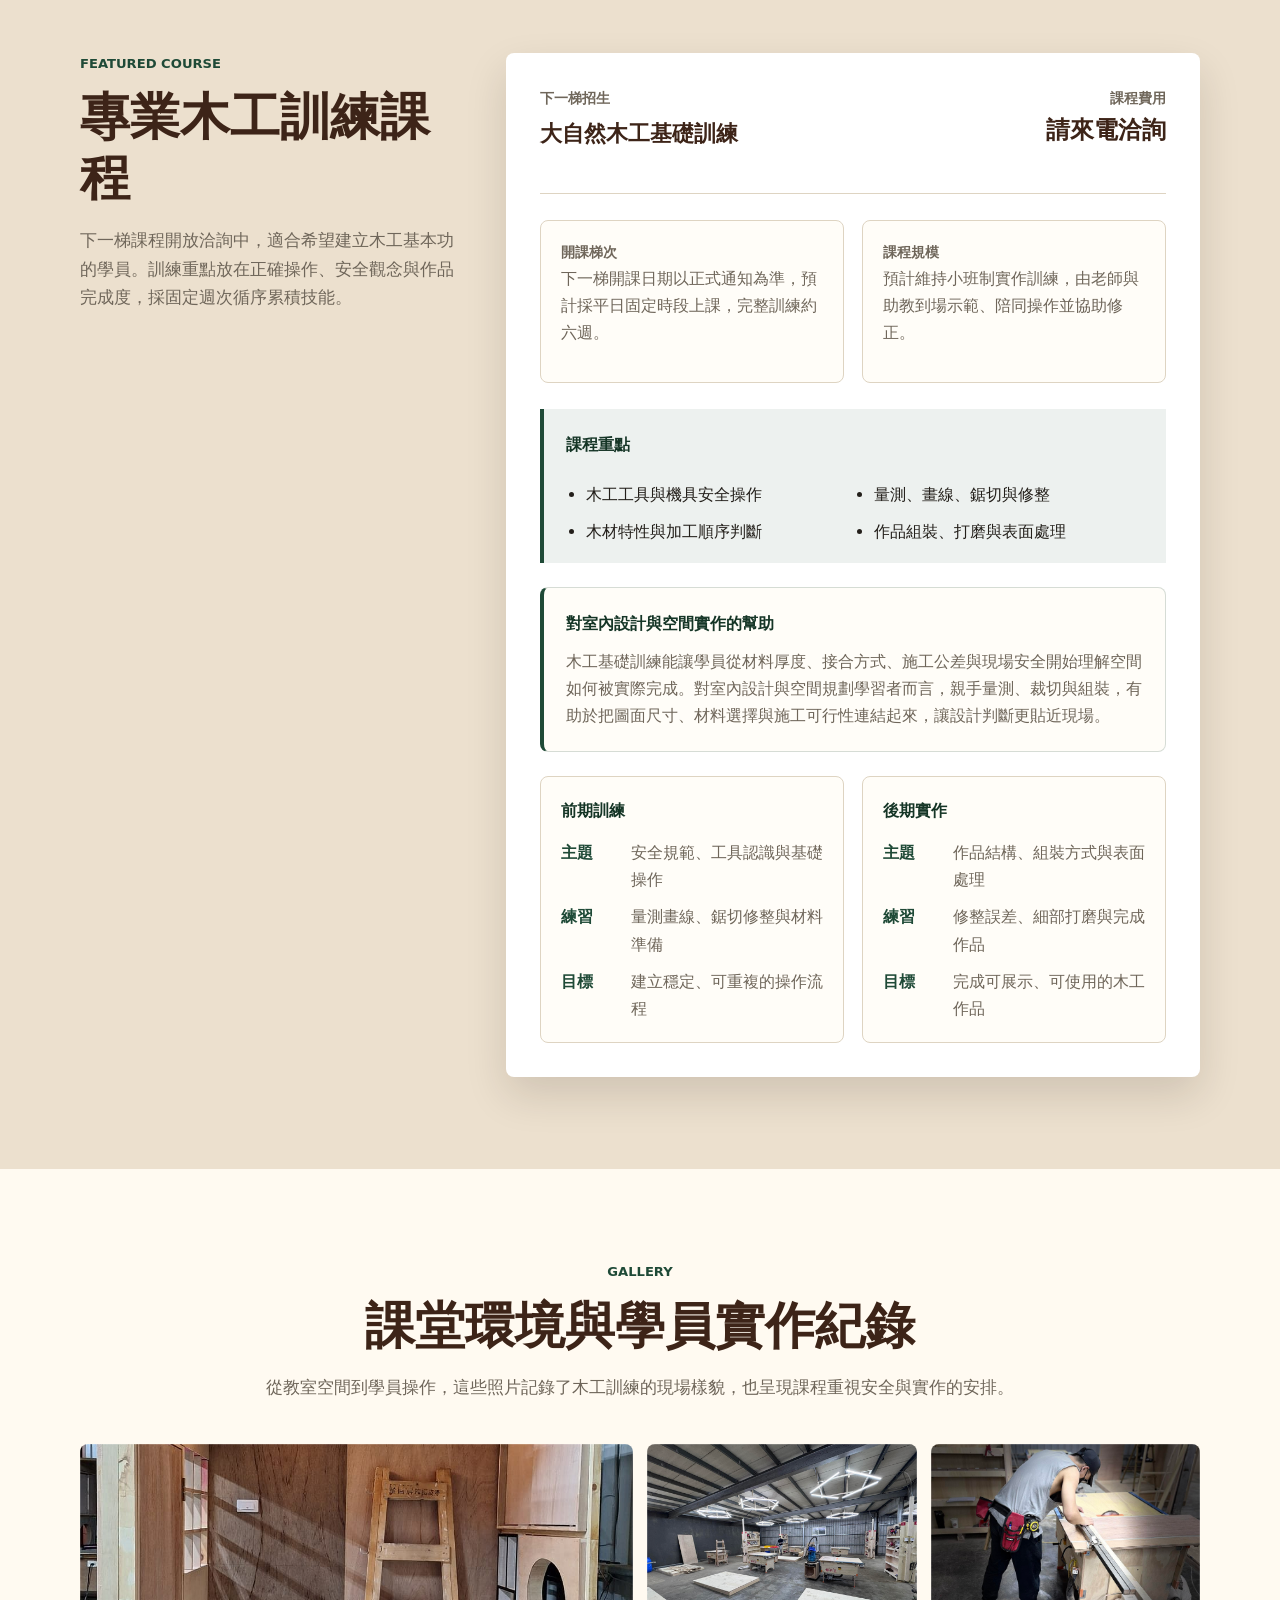
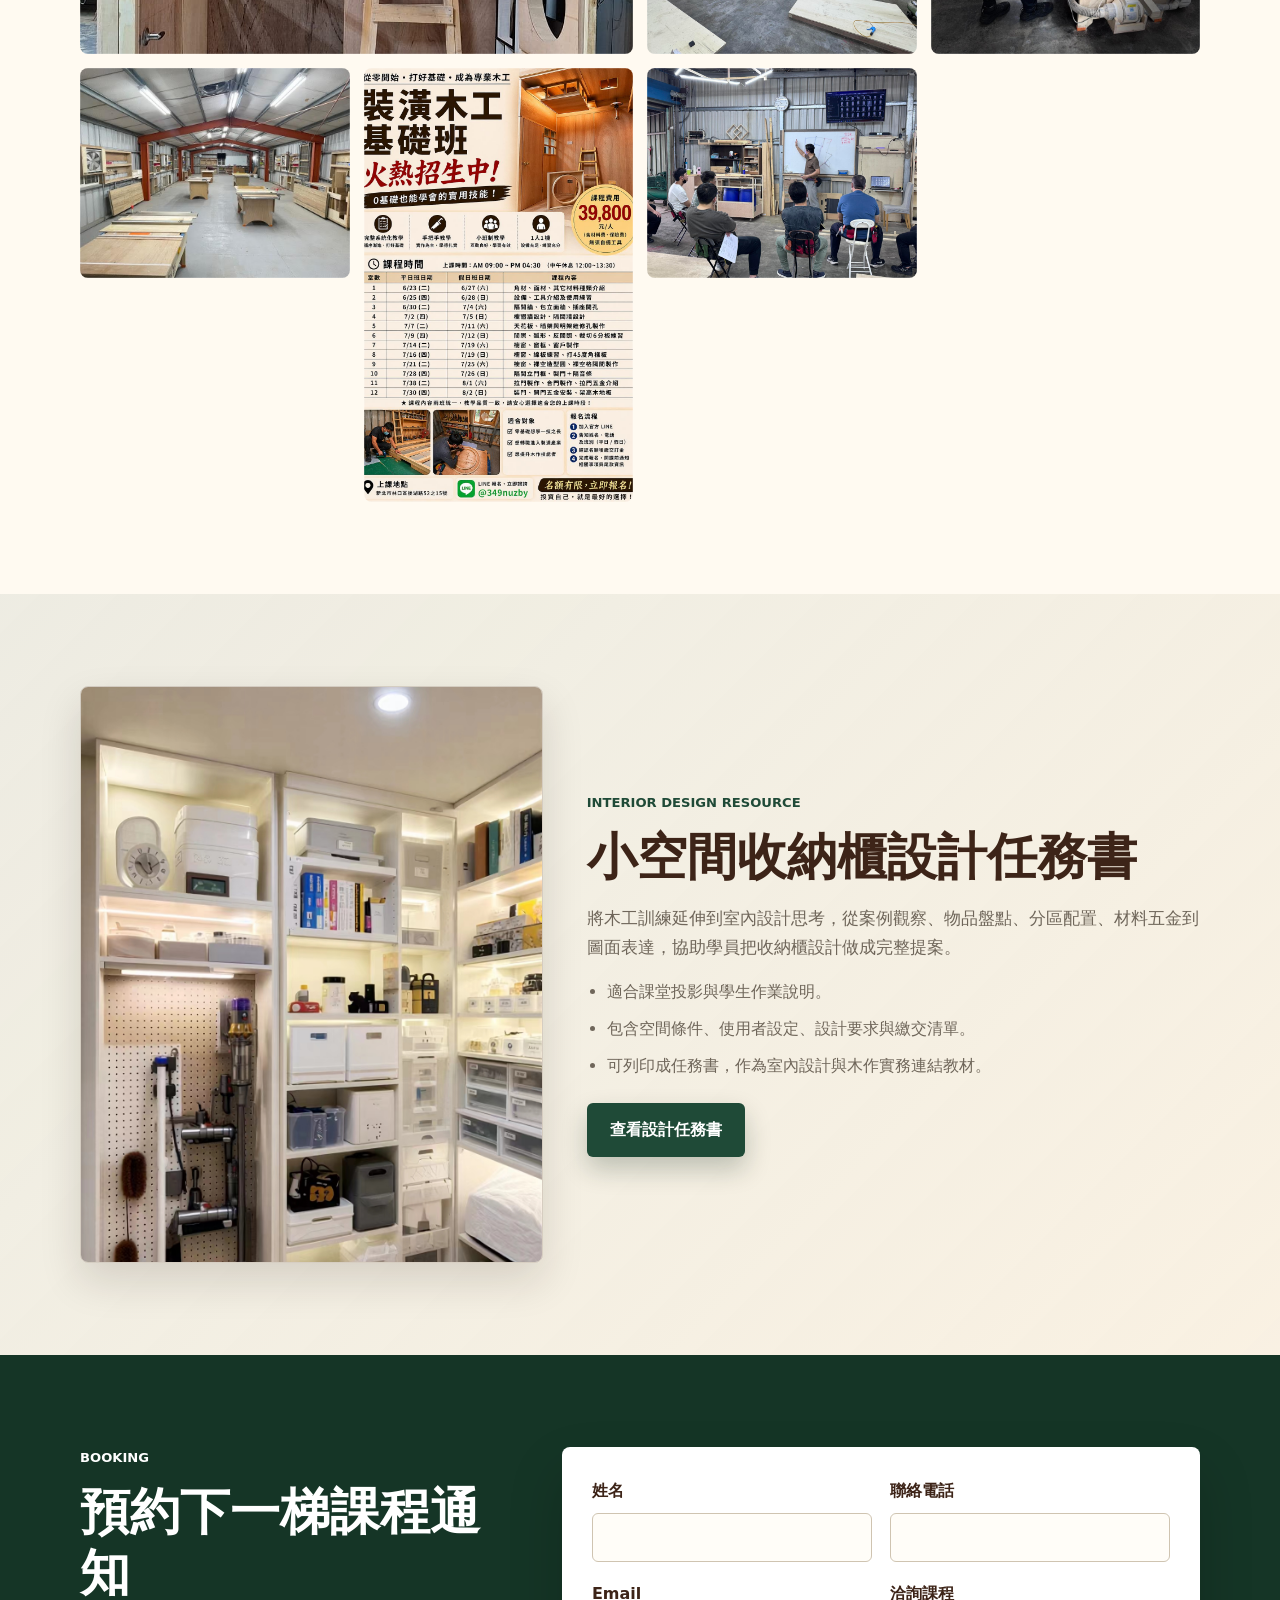
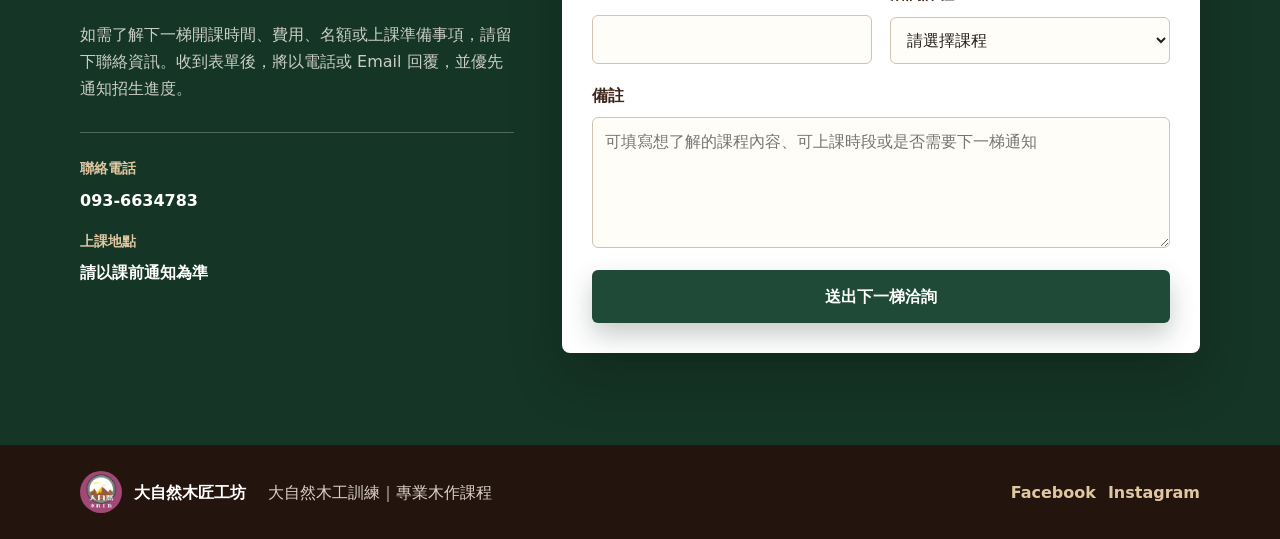
==== commit d824fad3: "Update daziran workshop website" ====
--- a/index.html
+++ b/index.html
@@ -3,8 +3,8 @@
 <head>
   <meta charset="UTF-8">
   <meta name="viewport" content="width=device-width, initial-scale=1.0">
-  <title>大自然木匠工坊｜裝潢木工基礎班</title>
-  <meta name="description" content="大自然木匠工坊裝潢木工基礎班，從工具安全、材料認識到實作訓練，帶你穩健踏入木工技術。">
+  <title>大自然木匠工坊｜木工基礎訓練招生中</title>
+  <meta name="description" content="大自然木匠工坊木工基礎訓練下一梯招生中，從安全操作、工具認識到作品實作，陪伴學員建立扎實的木作基礎。">
   <link rel="stylesheet" href="styles.css">
 </head>
 <body>
@@ -15,24 +15,25 @@
         <span>大自然木匠工坊</span>
       </a>
       <div class="nav-links">
-        <a href="#about">工坊簡介</a>
-        <a href="#courses">職人課程</a>
-        <a href="#gallery">學員成果</a>
-        <a href="#booking">預約報名</a>
+        <a href="#about">工坊介紹</a>
+        <a href="#courses">招生課程</a>
+        <a href="#design-resource">設計任務書</a>
+        <a href="#gallery">上課紀錄</a>
+        <a href="#booking">課程洽詢</a>
       </div>
     </nav>
   </header>
 
   <main id="top">
-    <section class="hero" aria-label="大自然木匠工坊主視覺">
+    <section class="hero" aria-label="大自然木匠工坊木工訓練">
       <div class="hero-overlay"></div>
       <div class="hero-content">
-        <p class="eyebrow">大自然木工學校｜專業木工訓練</p>
-        <h1>用雙手，聽見木頭的故事。</h1>
-        <p class="hero-copy">從安全操作到真實場域演練，以穩定、紮實的訓練，陪你建立裝潢木工的基本能力。</p>
+        <p class="eyebrow">Woodworking Training</p>
+        <h1>下一梯木工基礎訓練招生中</h1>
+        <p class="hero-copy">從工具安全、量測畫線、鋸切修整到組裝打磨，透過小班實作建立木工基本功。歡迎正在規劃學習木作、室內設計與空間實作的人，先留下資料取得下一梯課程通知。</p>
         <div class="hero-actions">
-          <a class="btn primary" href="#booking">預約報名</a>
-          <a class="btn secondary" href="#courses">查看課程</a>
+          <a class="btn primary" href="#booking">預約下一梯通知</a>
+          <a class="btn secondary" href="#courses">了解訓練內容</a>
         </div>
       </div>
     </section>
@@ -40,24 +41,24 @@
     <section id="about" class="section about-section">
       <div class="section-heading">
         <p class="eyebrow">About Workshop</p>
-        <h2>以專業、安全與工具，打好木工基礎</h2>
-        <p>大自然木匠工坊重視現場實作與細節養成，讓學員在清楚的步驟、穩定的節奏中，理解材料、工具與工法之間的關係。</p>
+        <h2>在真實工坊裡，學會安全、精準與耐心</h2>
+        <p>大自然木匠工坊以實作為核心，課程重視現場示範、個別指導與反覆練習。學員在老師與助教陪同下，逐步理解材料特性與工具使用方式。</p>
       </div>
       <div class="feature-grid">
         <article class="feature-card">
           <span class="line-icon icon-teacher" aria-hidden="true"></span>
-          <h3>專業師資</h3>
-          <p>由具備實務經驗的老師帶領，從工具觀念、施工流程到作品修整，逐步建立可運用的技術。</p>
+          <h3>小班教學</h3>
+          <p>每堂課保留足夠的操作時間，老師能即時觀察學員動作，協助修正姿勢、工具角度與加工順序。</p>
         </article>
         <article class="feature-card">
           <span class="line-icon icon-safety" aria-hidden="true"></span>
-          <h3>安全環境</h3>
-          <p>重視機具操作規範與現場秩序，協助學員在安全前提下進行切削、組裝與打磨。</p>
+          <h3>安全優先</h3>
+          <p>從工作服、護具、機具檢查到現場動線，課程先建立安全習慣，再進入鋸切、鑽孔與打磨等實作。</p>
         </article>
         <article class="feature-card">
           <span class="line-icon icon-tools" aria-hidden="true"></span>
-          <h3>頂級工具</h3>
-          <p>提供完整木工工具與教室設備，讓學員熟悉專業場域中的量測、裁切、固定與表面處理。</p>
+          <h3>完整實作</h3>
+          <p>學員不只看示範，而是親手完成量測、裁切、修整、組裝與表面處理，建立可延伸的木作能力。</p>
         </article>
       </div>
     </section>
@@ -66,58 +67,63 @@
       <div class="course-layout">
         <div class="section-heading align-left">
           <p class="eyebrow">Featured Course</p>
-          <h2>裝潢木工基礎班</h2>
-          <p>適合想學習裝潢木工、轉職準備、興趣進修，或希望理解居家木作施工基礎的學員。</p>
+          <h2>專業木工訓練課程</h2>
+          <p>下一梯課程開放洽詢中，適合希望建立木工基本功的學員。訓練重點放在正確操作、安全觀念與作品完成度，採固定週次循序累積技能。</p>
         </div>
 
         <article class="course-card">
           <div class="course-top">
             <div>
-              <p class="course-label">主打課程</p>
-              <h3>裝潢木工基礎班</h3>
+              <p class="course-label">下一梯招生</p>
+              <h3>大自然木工基礎訓練</h3>
             </div>
             <div class="price">
-              <span>費用</span>
-              <strong>39,800 元</strong>
+              <span>課程費用</span>
+              <strong>請來電洽詢</strong>
             </div>
           </div>
 
           <div class="course-info">
             <div>
-              <span>上課時間</span>
-              <p>2026 年 6 月 23 日開始，每週二、週四上課，為期 6 週。</p>
+              <span>開課梯次</span>
+              <p>下一梯開課日期以正式通知為準，預計採平日固定時段上課，完整訓練約六週。</p>
             </div>
             <div>
-              <span>適合對象</span>
-              <p>零基礎學員、木工興趣者、裝修從業準備者，以及希望系統學習木作的人。</p>
+              <span>課程規模</span>
+              <p>預計維持小班制實作訓練，由老師與助教到場示範、陪同操作並協助修正。</p>
             </div>
           </div>
 
           <div class="teaching-points">
-            <h4>四大教學特點</h4>
+            <h4>課程重點</h4>
             <ul>
-              <li>工具安全與基礎操作訓練</li>
-              <li>木料判讀、量測與裁切流程</li>
-              <li>裝潢木作結構與現場施工觀念</li>
-              <li>小班實作，老師與助教到場指導</li>
+              <li>木工工具與機具安全操作</li>
+              <li>量測、畫線、鋸切與修整</li>
+              <li>木材特性與加工順序判斷</li>
+              <li>作品組裝、打磨與表面處理</li>
             </ul>
           </div>
 
-          <div class="schedule-wrap" aria-label="平日與假日課程表">
+          <div class="design-note">
+            <h4>對室內設計與空間實作的幫助</h4>
+            <p>木工基礎訓練能讓學員從材料厚度、接合方式、施工公差與現場安全開始理解空間如何被實際完成。對室內設計與空間規劃學習者而言，親手量測、裁切與組裝，有助於把圖面尺寸、材料選擇與施工可行性連結起來，讓設計判斷更貼近現場。</p>
+          </div>
+
+          <div class="schedule-wrap" aria-label="課程安排">
             <div class="schedule-card">
-              <h4>平日課程</h4>
+              <h4>前期訓練</h4>
               <dl>
-                <div><dt>週二</dt><dd>木工工具與材料基礎</dd></div>
-                <div><dt>週四</dt><dd>實作練習與作品修整</dd></div>
-                <div><dt>期間</dt><dd>每週 2 次，共 6 週</dd></div>
+                <div><dt>主題</dt><dd>安全規範、工具認識與基礎操作</dd></div>
+                <div><dt>練習</dt><dd>量測畫線、鋸切修整與材料準備</dd></div>
+                <div><dt>目標</dt><dd>建立穩定、可重複的操作流程</dd></div>
               </dl>
             </div>
             <div class="schedule-card">
-              <h4>假日課程</h4>
+              <h4>後期實作</h4>
               <dl>
-                <div><dt>週六</dt><dd>密集實作與安全複習</dd></div>
-                <div><dt>週日</dt><dd>作品組裝與成果整理</dd></div>
-                <div><dt>期間</dt><dd>依招生梯次另行通知</dd></div>
+                <div><dt>主題</dt><dd>作品結構、組裝方式與表面處理</dd></div>
+                <div><dt>練習</dt><dd>修整誤差、細部打磨與完成作品</dd></div>
+                <div><dt>目標</dt><dd>完成可展示、可使用的木工作品</dd></div>
               </dl>
             </div>
           </div>
@@ -128,16 +134,35 @@
     <section id="gallery" class="section gallery-section">
       <div class="section-heading">
         <p class="eyebrow">Gallery</p>
-        <h2>真實教室與學員操作現場</h2>
-        <p>以現有上課、教室與學員操作照片呈現訓練場域，讓課程氛圍與設備條件清楚可見。</p>
+        <h2>課堂環境與學員實作紀錄</h2>
+        <p>從教室空間到學員操作，這些照片記錄了木工訓練的現場樣貌，也呈現課程重視安全與實作的安排。</p>
       </div>
       <div class="gallery-grid">
-        <figure class="wide"><img src="assets/classroom-1.jpg" alt="大自然木匠工坊教室空間"></figure>
-        <figure><img src="assets/workshop-1.jpg" alt="木工訓練現場操作照片"></figure>
-        <figure><img src="assets/student-1.jpg" alt="學員進行木作實作"></figure>
-        <figure><img src="assets/classroom-2.jpg" alt="工坊工具與教室設備"></figure>
-        <figure class="tall"><img src="assets/student-2.jpg" alt="學員使用工具進行木工練習"></figure>
-        <figure><img src="assets/workshop-2.jpg" alt="木作課程現場教學"></figure>
+        <figure class="wide"><img src="assets/classroom-1.jpg" alt="大自然木匠工坊教室環境"></figure>
+        <figure><img src="assets/workshop-1.jpg" alt="木工課程工具與材料"></figure>
+        <figure><img src="assets/student-1.jpg" alt="學員進行木工實作"></figure>
+        <figure><img src="assets/classroom-2.jpg" alt="木工教室設備"></figure>
+        <figure class="tall"><img src="assets/student-2.jpg" alt="學員操作木工工具"></figure>
+        <figure><img src="assets/workshop-2.jpg" alt="木工訓練上課現場"></figure>
+      </div>
+    </section>
+
+    <section id="design-resource" class="section design-resource-section">
+      <div class="resource-layout">
+        <div class="resource-media">
+          <img src="assets/storage-case-main.jpg" alt="小空間收納櫃設計案例">
+        </div>
+        <div class="section-heading align-left">
+          <p class="eyebrow">Interior Design Resource</p>
+          <h2>小空間收納櫃設計任務書</h2>
+          <p>將木工訓練延伸到室內設計思考，從案例觀察、物品盤點、分區配置、材料五金到圖面表達，協助學員把收納櫃設計做成完整提案。</p>
+          <ul class="resource-list">
+            <li>適合課堂投影與學生作業說明。</li>
+            <li>包含空間條件、使用者設定、設計要求與繳交清單。</li>
+            <li>可列印成任務書，作為室內設計與木作實務連結教材。</li>
+          </ul>
+          <a class="btn primary" href="design-task.html">查看設計任務書</a>
+        </div>
       </div>
     </section>
 
@@ -145,17 +170,21 @@
       <div class="booking-layout">
         <div class="booking-copy">
           <p class="eyebrow">Booking</p>
-          <h2>預約課程諮詢</h2>
-          <p>請留下基本聯絡資訊。送出後本頁僅顯示確認訊息，不會寄信，也不會傳送資料；後續可再接入 LINE 或後端系統。</p>
+          <h2>預約下一梯課程通知</h2>
+          <p>如需了解下一梯開課時間、費用、名額或上課準備事項，請留下聯絡資訊。收到表單後，將以電話或 Email 回覆，並優先通知招生進度。</p>
           <div class="contact-note">
-            <span>電話</span>
+            <span>聯絡電話</span>
             <strong>093-6634783</strong>
-            <span>地址</span>
-            <strong>新北市林口區後湖路 52 之 15 號</strong>
-          </div>
-        </div>
-
-        <form class="booking-form" id="bookingForm" novalidate>
+            <span>上課地點</span>
+            <strong>請以課前通知為準</strong>
+          </div>
+        </div>
+
+        <form class="booking-form" id="bookingForm" name="course-inquiry" method="POST" data-netlify="true" netlify-honeypot="bot-field">
+          <input type="hidden" name="form-name" value="course-inquiry">
+          <p class="hidden-field">
+            <label>請勿填寫此欄位 <input name="bot-field"></label>
+          </p>
           <div class="form-field">
             <label for="name">姓名</label>
             <input id="name" name="name" type="text" autocomplete="name" required>
@@ -169,19 +198,19 @@
             <input id="email" name="email" type="email" autocomplete="email" required>
           </div>
           <div class="form-field">
-            <label for="course">想參加的課程</label>
+            <label for="course">洽詢課程</label>
             <select id="course" name="course" required>
               <option value="">請選擇課程</option>
-              <option value="裝潢木工基礎班">裝潢木工基礎班</option>
-              <option value="假日體驗課">假日體驗課</option>
-              <option value="課程諮詢">課程諮詢</option>
+              <option value="大自然木工基礎訓練下一梯">大自然木工基礎訓練下一梯</option>
+              <option value="木工基礎入門">木工基礎入門</option>
+              <option value="課程資訊洽詢">課程資訊洽詢</option>
             </select>
           </div>
           <div class="form-field full">
             <label for="message">備註</label>
-            <textarea id="message" name="message" rows="4" placeholder="可填寫方便聯絡時段或想了解的課程內容"></textarea>
-          </div>
-          <button class="btn primary submit-btn" type="submit">送出預約</button>
+            <textarea id="message" name="message" rows="4" placeholder="可填寫想了解的課程內容、可上課時段或是否需要下一梯通知"></textarea>
+          </div>
+          <button class="btn primary submit-btn" type="submit">送出下一梯洽詢</button>
           <p class="form-status" id="formStatus" role="status" aria-live="polite"></p>
         </form>
       </div>
@@ -193,10 +222,10 @@
       <img src="assets/logo.jpg" alt="大自然木匠工坊 Logo">
       <strong>大自然木匠工坊</strong>
     </div>
-    <address>新北市林口區後湖路 52 之 15 號｜03-XXXXXXX</address>
+    <address>大自然木工訓練｜專業木作課程</address>
     <nav aria-label="社群連結">
-      <a href="#" aria-label="Facebook 連結佔位">Facebook</a>
-      <a href="#" aria-label="Instagram 連結佔位">Instagram</a>
+      <a href="#" aria-label="Facebook 社群連結">Facebook</a>
+      <a href="#" aria-label="Instagram 社群連結">Instagram</a>
     </nav>
   </footer>
 
--- a/styles.css
+++ b/styles.css
@@ -381,6 +381,23 @@
   background: rgba(31, 74, 55, 0.08);
 }
 
+.design-note {
+  margin: 0 0 24px;
+  padding: 22px;
+  border: 1px solid rgba(31, 74, 55, 0.18);
+  border-left: 4px solid var(--forest);
+  border-radius: 8px;
+  background: #fffdf8;
+}
+
+.design-note h4 {
+  margin-bottom: 10px;
+}
+
+.design-note p {
+  margin-bottom: 0;
+}
+
 .teaching-points ul {
   display: grid;
   grid-template-columns: repeat(2, minmax(0, 1fr));
@@ -513,9 +530,14 @@
 }
 
 .form-field.full,
+.hidden-field,
 .submit-btn,
 .form-status {
   grid-column: 1 / -1;
+}
+
+.hidden-field {
+  display: none;
 }
 
 label {
@@ -597,6 +619,221 @@
   font-weight: 700;
 }
 
+.design-resource-section {
+  background:
+    linear-gradient(135deg, rgba(31, 74, 55, 0.08), rgba(223, 199, 162, 0.18)),
+    var(--white);
+}
+
+.resource-layout {
+  display: grid;
+  grid-template-columns: minmax(280px, 0.86fr) minmax(0, 1.14fr);
+  gap: 44px;
+  align-items: center;
+  width: min(1120px, 100%);
+  margin: 0 auto;
+}
+
+.resource-media {
+  overflow: hidden;
+  border: 1px solid rgba(61, 36, 24, 0.16);
+  border-radius: 8px;
+  box-shadow: var(--shadow);
+}
+
+.resource-media img {
+  width: 100%;
+  aspect-ratio: 4 / 5;
+  object-fit: cover;
+}
+
+.resource-list {
+  display: grid;
+  gap: 10px;
+  margin: 0 0 24px;
+  padding-left: 1.25rem;
+  color: var(--muted);
+}
+
+.task-page {
+  padding-top: 74px;
+}
+
+.task-hero {
+  display: grid;
+  grid-template-columns: minmax(0, 1.05fr) minmax(300px, 0.95fr);
+  gap: 40px;
+  align-items: center;
+  min-height: 86vh;
+  padding: 72px max(24px, calc((100% - 1120px) / 2));
+  background:
+    linear-gradient(90deg, rgba(255, 250, 241, 0.98), rgba(255, 250, 241, 0.84)),
+    url("assets/storage-case-front.jpg") center / cover;
+  border-bottom: 1px solid rgba(61, 36, 24, 0.12);
+}
+
+.task-hero-copy h1 {
+  color: var(--walnut);
+}
+
+.task-hero-copy p {
+  max-width: 680px;
+  color: var(--muted);
+  font-size: 1.2rem;
+}
+
+.task-hero-image {
+  margin: 0;
+  overflow: hidden;
+  border: 1px solid rgba(61, 36, 24, 0.16);
+  border-radius: 8px;
+  box-shadow: var(--shadow);
+}
+
+.task-hero-image img {
+  width: 100%;
+  aspect-ratio: 4 / 5;
+  object-fit: cover;
+}
+
+.task-section {
+  background: var(--white);
+}
+
+.task-card-grid {
+  display: grid;
+  grid-template-columns: repeat(3, minmax(0, 1fr));
+  gap: 18px;
+  width: min(1120px, 100%);
+  margin: 0 auto;
+}
+
+.task-info-card,
+.task-steps article,
+.task-requirements article {
+  padding: 24px;
+  border: 1px solid var(--line);
+  border-radius: 8px;
+  background: rgba(255, 255, 255, 0.72);
+  box-shadow: 0 12px 30px rgba(36, 20, 14, 0.08);
+}
+
+.task-info-card h3,
+.task-steps h3,
+.task-requirements h3 {
+  color: var(--walnut);
+}
+
+.task-info-card p,
+.task-steps p,
+.task-requirements li {
+  color: var(--muted);
+}
+
+.task-gallery {
+  display: grid;
+  grid-template-columns: repeat(4, minmax(0, 1fr));
+  gap: 14px;
+  width: min(1120px, 100%);
+  margin: 0 auto;
+}
+
+.task-gallery img {
+  width: 100%;
+  aspect-ratio: 4 / 5;
+  object-fit: cover;
+  border: 1px solid rgba(61, 36, 24, 0.14);
+  border-radius: 8px;
+}
+
+.task-steps {
+  display: grid;
+  grid-template-columns: repeat(4, minmax(0, 1fr));
+  gap: 14px;
+  width: min(1120px, 100%);
+  margin: 0 auto;
+}
+
+.task-steps span {
+  display: inline-flex;
+  align-items: center;
+  justify-content: center;
+  width: 34px;
+  height: 34px;
+  margin-bottom: 14px;
+  border-radius: 50%;
+  color: var(--plain-white);
+  background: var(--forest);
+  font-weight: 800;
+}
+
+.task-table-wrap {
+  width: min(1120px, 100%);
+  margin: 0 auto;
+  overflow-x: auto;
+}
+
+.task-table {
+  width: 100%;
+  min-width: 720px;
+  border-collapse: collapse;
+  background: var(--plain-white);
+  border: 1px solid var(--line);
+}
+
+.task-table th,
+.task-table td {
+  padding: 13px 15px;
+  border: 1px solid var(--line);
+  text-align: left;
+  vertical-align: top;
+}
+
+.task-table th {
+  color: var(--walnut);
+  background: var(--oak);
+}
+
+.task-table td:nth-child(2) {
+  min-width: 180px;
+}
+
+.task-requirements {
+  display: grid;
+  grid-template-columns: repeat(2, minmax(0, 1fr));
+  gap: 18px;
+  width: min(1120px, 100%);
+  margin: 0 auto;
+}
+
+.task-requirements ul {
+  margin-bottom: 0;
+  padding-left: 1.2rem;
+}
+
+.task-checklist {
+  display: grid;
+  grid-template-columns: repeat(2, minmax(0, 1fr));
+  gap: 12px;
+  width: min(820px, 100%);
+  margin: 0 auto;
+  padding: 0;
+  list-style: none;
+}
+
+.task-checklist li {
+  padding: 14px 16px;
+  border: 1px solid var(--line);
+  border-radius: 8px;
+  background: var(--plain-white);
+  color: var(--walnut);
+  font-weight: 700;
+}
+
+.task-challenge {
+  background: linear-gradient(135deg, rgba(223, 199, 162, 0.28), rgba(31, 74, 55, 0.08));
+}
+
 @media (max-width: 860px) {
   .nav-wrap {
     align-items: flex-start;
@@ -624,13 +861,28 @@
 
   .feature-grid,
   .course-layout,
-  .booking-layout {
+  .booking-layout,
+  .resource-layout,
+  .task-hero,
+  .task-requirements {
     grid-template-columns: 1fr;
   }
 
   .course-layout,
-  .booking-layout {
+  .booking-layout,
+  .resource-layout,
+  .task-hero {
     gap: 28px;
+  }
+
+  .task-page {
+    padding-top: 126px;
+  }
+
+  .task-card-grid,
+  .task-steps,
+  .task-gallery {
+    grid-template-columns: repeat(2, minmax(0, 1fr));
   }
 
   .gallery-grid {
@@ -666,6 +918,15 @@
     background-position: center center;
   }
 
+  .task-page {
+    padding-top: 132px;
+  }
+
+  .task-hero {
+    min-height: auto;
+    padding: 46px 18px 54px;
+  }
+
   .hero-actions,
   .btn {
     width: 100%;
@@ -673,7 +934,10 @@
 
   .course-card,
   .booking-form,
-  .feature-card {
+  .feature-card,
+  .task-info-card,
+  .task-steps article,
+  .task-requirements article {
     padding: 22px;
   }
 
@@ -702,9 +966,44 @@
     grid-auto-rows: 230px;
   }
 
+  .task-card-grid,
+  .task-steps,
+  .task-gallery,
+  .task-checklist {
+    grid-template-columns: 1fr;
+  }
+
   .gallery-grid .wide,
   .gallery-grid .tall {
     grid-column: auto;
     grid-row: auto;
   }
 }
+
+@media print {
+  .site-header,
+  .site-footer,
+  .hero-actions,
+  .task-gallery,
+  .task-hero-image {
+    display: none;
+  }
+
+  .task-page {
+    padding-top: 0;
+  }
+
+  .task-hero,
+  .section {
+    min-height: auto;
+    padding: 24px 0;
+    background: #fff;
+  }
+
+  .task-card-grid,
+  .task-steps,
+  .task-requirements,
+  .task-checklist {
+    grid-template-columns: 1fr;
+  }
+}
